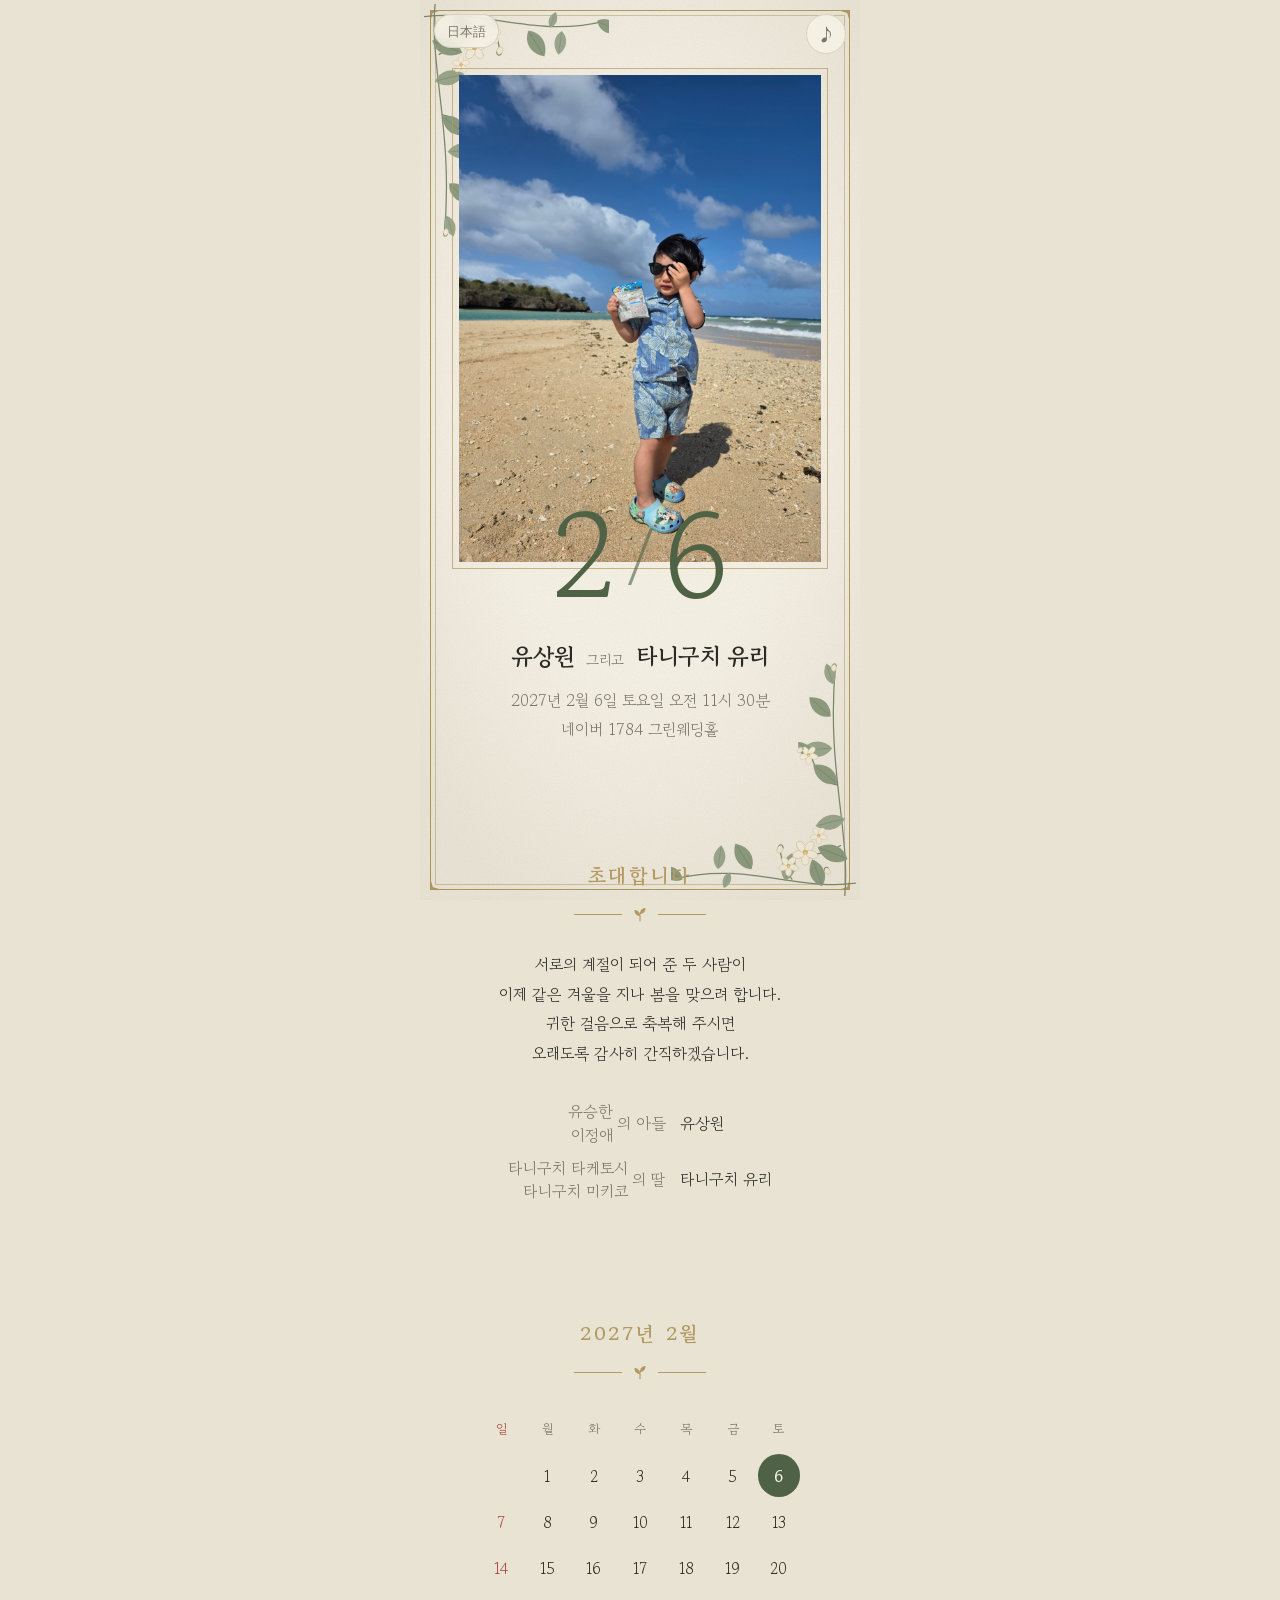
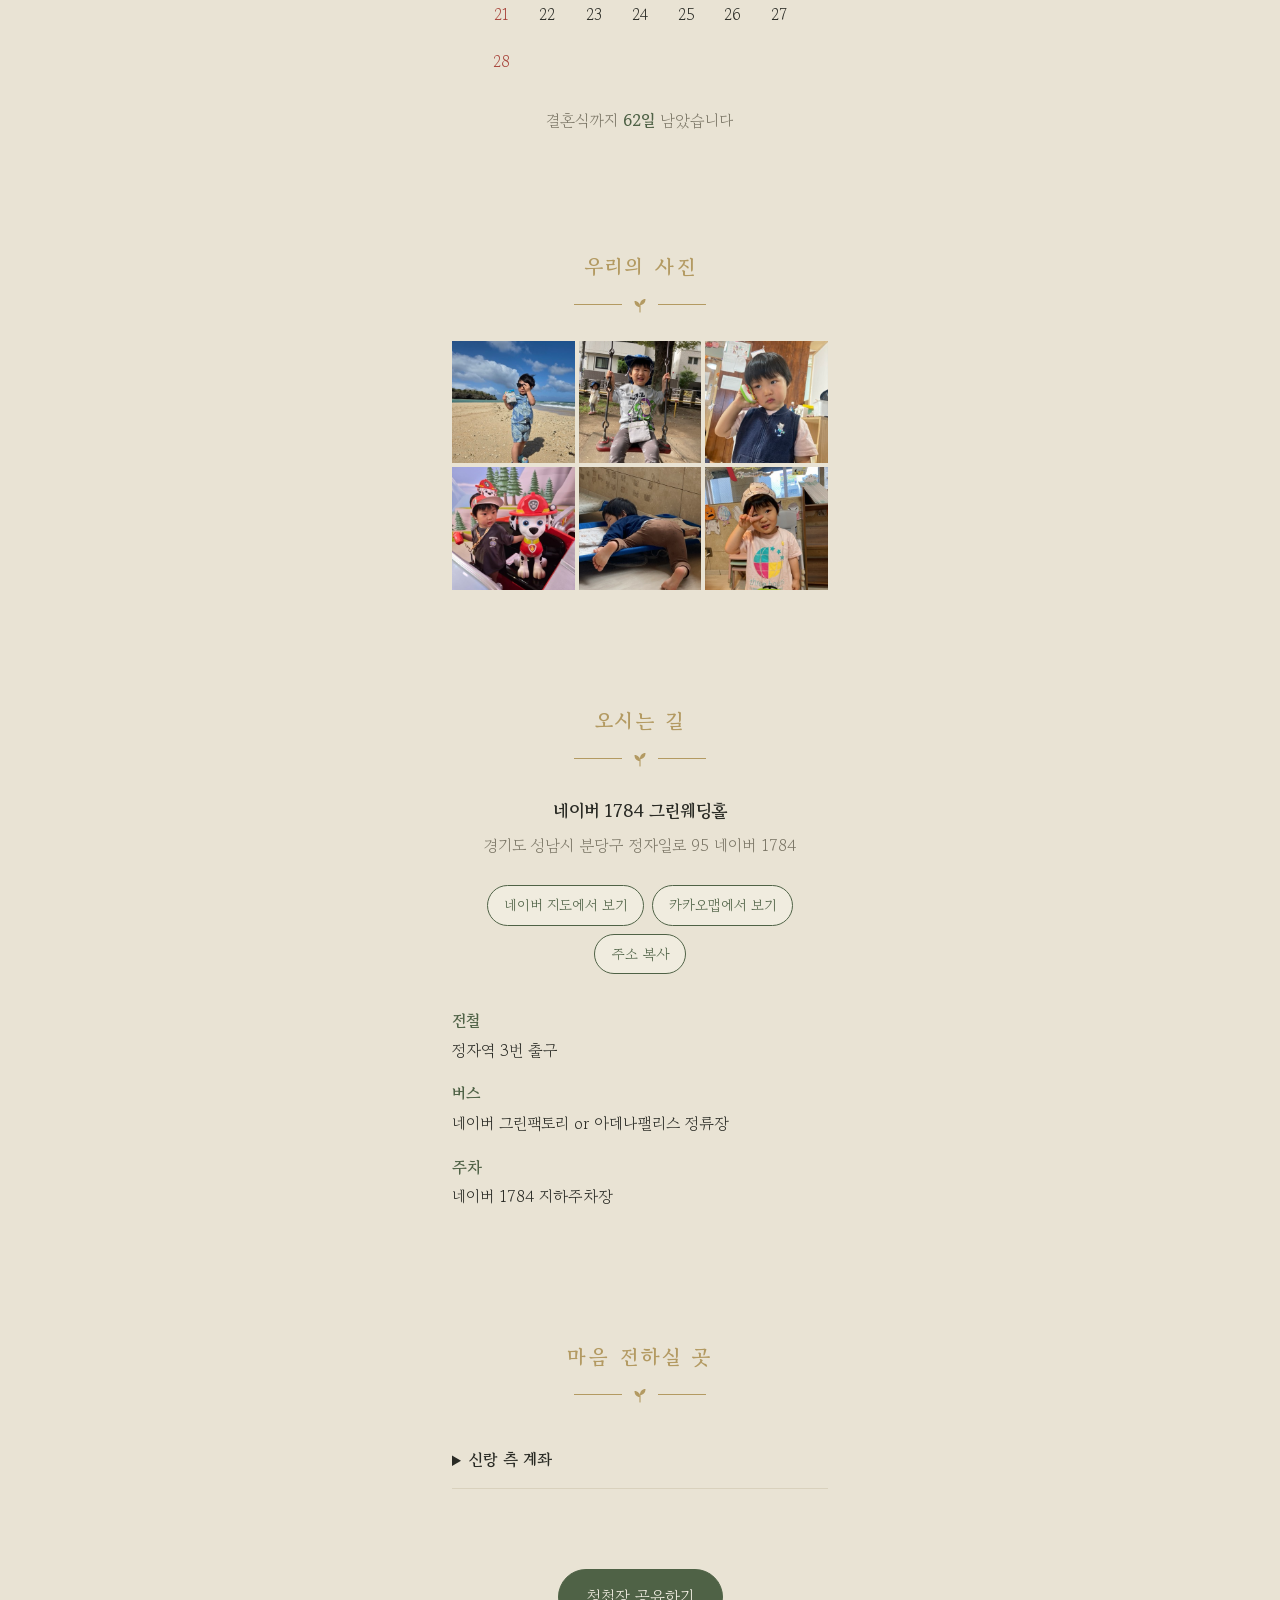
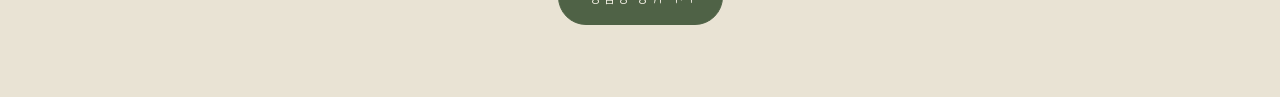
==== site/index.html @ 0885a6d9 "Add prev/next navigation to photo viewer with tap, swipe and arrow keys Co-Authored-By: Claude Fable" ====
<!doctype html>
<html lang="ko">
<head>
<meta charset="utf-8">
<meta name="viewport" content="width=device-width, initial-scale=1, viewport-fit=cover">
<title>유상원 그리고 타니구치 유리, 결혼합니다</title>
<meta name="description" content="2027년 2월 6일 토요일 오전 11시 30분, 네이버 1784 그린웨딩홀">
<!-- 카카오톡·문자 미리보기. __BASE_URL__ 은 배포 시 자동으로 바뀝니다 -->
<meta property="og:type" content="website">
<meta property="og:title" content="유상원 그리고 타니구치 유리, 결혼합니다">
<meta property="og:description" content="2027년 2월 6일 토요일 오전 11시 30분, 네이버 1784 그린웨딩홀">
<meta property="og:image" content="__BASE_URL__/images/01.jpg">
<meta property="og:url" content="__BASE_URL__/">
<link rel="preconnect" href="https://fonts.googleapis.com">
<link rel="preconnect" href="https://fonts.gstatic.com" crossorigin>
<link href="https://fonts.googleapis.com/css2?family=Gowun+Batang:wght@400;700&display=swap" rel="stylesheet">
<link rel="icon" href="data:,">
<!-- 디자인을 고치면 ?v= 숫자를 올려야 폰 캐시가 새 CSS 를 받음 -->
<link rel="stylesheet" href="style.css?v=4">
</head>
<body>
<div class="frame" aria-hidden="true"><div class="frame-line"></div><div class="sprig tl"></div><div class="sprig br"></div></div>
<main>
  <a class="lang" href="ja/" lang="ja" hreflang="ja">日本語</a>
  <button type="button" id="bgmBtn" class="bgm" hidden aria-pressed="false" aria-label="배경음악 켜기"><span>♪</span></button>
  <header class="hero">
    <div class="hero-photo"><img id="heroImg" alt="두 사람의 사진" fetchpriority="high" decoding="async"></div>
    <p class="hero-date" aria-hidden="true"><span id="heroMonth"></span><span class="slash">/</span><span id="heroDay"></span></p>
    <h1 class="hero-names"><span id="gName"></span><span class="and">그리고</span><span id="bName"></span></h1>
    <p class="hero-when" id="heroWhen"></p>
    <p class="hero-where" id="heroWhere"></p>
  </header>

  <section class="greeting">
    <h2>초대합니다</h2>
    <p id="greetingText"></p>
    <dl class="family" id="family"></dl>
  </section>

  <section class="calendar">
    <h2 id="calTitle"></h2>
    <div class="cal-grid" id="calGrid" role="grid"></div>
    <p class="dday" id="dday"></p>
  </section>

  <section class="gallery">
    <h2>우리의 사진</h2>
    <div class="gal-grid" id="galGrid"></div>
  </section>

  <section class="location">
    <h2>오시는 길</h2>
    <p class="venue-name" id="venueName"></p>
    <p class="venue-addr" id="venueAddr"></p>
    <div class="map-actions">
      <a id="naverLink" target="_blank" rel="noopener">네이버 지도에서 보기</a>
      <a id="kakaoLink" target="_blank" rel="noopener">카카오맵에서 보기</a>
      <button type="button" id="copyAddr">주소 복사</button>
    </div>
    <dl class="transit" id="transit"></dl>
  </section>

  <section class="gift">
    <h2>마음 전하실 곳</h2>
    <div id="accounts"></div>
  </section>

  <footer>
    <button type="button" id="share" class="share">청첩장 공유하기</button>
  </footer>
</main>

<dialog id="viewer" aria-label="사진 크게 보기">
  <img id="viewerImg" alt="">
  <div class="viewer-nav">
    <button type="button" id="viewerPrev" aria-label="이전 사진">&#8249;</button>
    <span id="viewerCount" aria-live="polite"></span>
    <button type="button" id="viewerNext" aria-label="다음 사진">&#8250;</button>
  </div>
  <button type="button" id="viewerClose">닫기</button>
</dialog>
<div class="toast" id="toast" role="status" aria-live="polite"></div>
<audio id="bgm" loop preload="auto"></audio>

<script src="config.js"></script>
<script src="app.js?v=4"></script>
</body>
</html>
---- site/style.css ----
:root {
  --pine: #4f6246;      /* 잎 그늘 */
  --gold: #b39a62;      /* 테두리·장식 */
  --frost: #e9e3d4;     /* 종이 바깥 */
  --mist: #d9d1bd;
  --ink: #2a2b25;
  --muted: #7b7666;
  --paper: #f6f2e7;     /* 종이 */
  --sun: #a8463c;       /* 일요일 */
  --corner: url("data:image/svg+xml,%3Csvg xmlns='http://www.w3.org/2000/svg' viewBox='0 0 18 18'%3E%3Cpath d='M9 1l2.4 8L9 17 6.6 9zM1 9l8-2.4L17 9l-8 2.4z' fill='%23b39a62'/%3E%3C/svg%3E");
  --sprout: url("data:image/svg+xml,%3Csvg xmlns='http://www.w3.org/2000/svg' viewBox='0 0 16 16'%3E%3Cpath d='M8 15V7' stroke='%23b39a62' stroke-width='1.1' stroke-linecap='round'/%3E%3Cpath d='M8 10C4.5 10 2.5 7.5 2.5 4c3.5 0 5.5 2.5 5.5 6zM8 8c0-3.5 2-6 5.5-6 0 3.5-2 6-5.5 6z' fill='%23b39a62'/%3E%3C/svg%3E");
  color-scheme: light;
}
@media (prefers-color-scheme: dark) {
  :root {
    --pine: #a9bb98; --gold: #9c885a; --frost: #121309; --mist: #3b3a2f;
    --ink: #e8e2d3; --muted: #a39d8b; --paper: #1b1c15; --sun: #e08a7a;
    --corner: url("data:image/svg+xml,%3Csvg xmlns='http://www.w3.org/2000/svg' viewBox='0 0 18 18'%3E%3Cpath d='M9 1l2.4 8L9 17 6.6 9zM1 9l8-2.4L17 9l-8 2.4z' fill='%239c885a'/%3E%3C/svg%3E");
    --sprout: url("data:image/svg+xml,%3Csvg xmlns='http://www.w3.org/2000/svg' viewBox='0 0 16 16'%3E%3Cpath d='M8 15V7' stroke='%239c885a' stroke-width='1.1' stroke-linecap='round'/%3E%3Cpath d='M8 10C4.5 10 2.5 7.5 2.5 4c3.5 0 5.5 2.5 5.5 6zM8 8c0-3.5 2-6 5.5-6 0 3.5-2 6-5.5 6z' fill='%239c885a'/%3E%3C/svg%3E");
    color-scheme: dark;
  }
}
* { box-sizing: border-box; }
html { -webkit-text-size-adjust: 100%; }
body {
  margin: 0; background: var(--frost); color: var(--ink);
  font-family: "Gowun Batang", "Nanum Myeongjo", "AppleMyungjo", serif;
  line-height: 1.85; font-size: 16px;
  padding: env(safe-area-inset-top, 0) 0 env(safe-area-inset-bottom, 0);
}
main { position: relative; z-index: 1; max-width: 440px; margin: 0 auto; min-height: 100vh; }
section { padding: 56px 32px; text-align: center; }
h2 {
  font-size: 1.25rem; font-weight: 700; color: var(--gold); margin: 0 0 28px; letter-spacing: .14em;
  display: flex; flex-direction: column; align-items: center; gap: 12px;
}
/* 청첩장 카드의 "─ ❧ ─" 구분선 */
h2::after {
  content: ""; width: 132px; height: 16px;
  background:
    linear-gradient(var(--gold), var(--gold)) left center / 48px 1px no-repeat,
    linear-gradient(var(--gold), var(--gold)) right center / 48px 1px no-repeat,
    var(--sprout) center / 16px no-repeat;
}

/* 종이 질감 + 금색 이중 테두리 + 모서리 꽃가지. 본문 뒤에 고정되어 카드처럼 보이게 함 */
.frame {
  position: fixed; z-index: 0; top: 0; bottom: 0; left: 50%; width: min(100vw, 440px);
  transform: translateX(-50%); background: var(--paper); pointer-events: none; overflow: hidden;
}
.frame::before {
  content: ""; position: absolute; inset: 0; opacity: .55;
  background: url("data:image/svg+xml,%3Csvg xmlns='http://www.w3.org/2000/svg' width='240' height='240'%3E%3Cfilter id='n'%3E%3CfeTurbulence type='fractalNoise' baseFrequency='.85' numOctaves='3' stitchTiles='stitch'/%3E%3CfeColorMatrix values='0 0 0 0 .42 0 0 0 0 .36 0 0 0 0 .24 0 0 0 .22 0'/%3E%3C/filter%3E%3Crect width='100%25' height='100%25' filter='url(%23n)'/%3E%3C/svg%3E");
}
.frame::after {
  content: ""; position: absolute; inset: 0;
  background: radial-gradient(ellipse 70% 60% at 50% 45%, transparent 50%, rgba(110, 90, 50, .09));
}
.frame-line {
  position: absolute; left: 10px; right: 10px;
  top: calc(10px + env(safe-area-inset-top, 0)); bottom: calc(10px + env(safe-area-inset-bottom, 0));
  border: 1px solid var(--gold);
  background:
    var(--corner) -9px -9px / 18px no-repeat, var(--corner) calc(100% + 9px) -9px / 18px no-repeat,
    var(--corner) -9px calc(100% + 9px) / 18px no-repeat, var(--corner) calc(100% + 9px) calc(100% + 9px) / 18px no-repeat;
}
.frame-line::before {
  content: ""; position: absolute; inset: 4px;
  border: 1px solid color-mix(in srgb, var(--gold) 50%, transparent);
}
.sprig {
  position: absolute; width: 42%; aspect-ratio: 220 / 300;
  background: url("images/deco/sprig.svg") center / contain no-repeat;
}
.sprig.tl { top: calc(4px + env(safe-area-inset-top, 0)); left: 4px; }
.sprig.br { bottom: calc(4px + env(safe-area-inset-bottom, 0)); right: 4px; transform: rotate(180deg); }
@media (prefers-color-scheme: dark) {
  .frame::before { opacity: .35; }
  .frame::after { background: radial-gradient(ellipse 70% 60% at 50% 45%, transparent 50%, rgba(0, 0, 0, .35)); }
  .sprig { opacity: .6; filter: brightness(.85) saturate(.8); }
}
img { max-width: 100%; display: block; }
:focus-visible { outline: 2px solid var(--pine); outline-offset: 3px; }

/* 대표 화면: 사진 위에 큰 날짜가 걸쳐 있는 구성 */
.hero { position: relative; text-align: center; padding: calc(68px + env(safe-area-inset-top, 0)) 32px 56px; }
/* 사진을 종이에 붙인 액자처럼: 금색 선 안에 여백을 두고 사진 */
.hero-photo { aspect-ratio: 3 / 4; padding: 6px; border: 1px solid color-mix(in srgb, var(--gold) 70%, transparent); overflow: hidden; }
.hero-photo img { width: 100%; height: 100%; object-fit: cover; background: var(--mist); }
.hero-date {
  margin: -0.62em 0 0; font-size: 7.5rem; line-height: 1; color: var(--pine);
  font-weight: 400; position: relative; animation: settle 1.4s ease-out both;
}
.hero-date .slash { font-size: .55em; vertical-align: .35em; margin: 0 .12em; opacity: .6; }
.hero-names { font-size: clamp(1.1rem, 5.4vw, 1.45rem); font-weight: 700; margin: 20px 0 8px; display: flex; justify-content: center; align-items: baseline; gap: .5em; white-space: nowrap; }
.hero-names .and { font-size: .9rem; font-weight: 400; color: var(--muted); }
.hero-when, .hero-where { margin: 0; color: var(--muted); word-break: keep-all; }
@keyframes settle { from { opacity: 0; transform: translateY(12px); } }

.greeting p { white-space: pre-line; margin: 0 0 32px; }
.family { display: grid; grid-template-columns: auto auto; justify-content: center; align-items: center; gap: 10px 14px; margin: 0; }
.family dt { color: var(--muted); display: flex; align-items: center; justify-content: flex-end; gap: .2em; }
.family .parents { display: flex; flex-direction: column; text-align: right; line-height: 1.45; }
.family dd { margin: 0; text-align: left; }

.cal-grid { display: grid; grid-template-columns: repeat(7, 1fr); gap: 4px; max-width: 320px; margin: 0 auto; font-size: .95rem; }
.cal-grid .dow { color: var(--muted); font-size: .8rem; }
.cal-grid .sun { color: var(--sun); }
.cal-grid span { aspect-ratio: 1; display: grid; place-items: center; }
.cal-grid .the-day { background: var(--pine); color: var(--paper); border-radius: 50%; font-weight: 700; }
.dday { margin: 24px 0 0; color: var(--muted); }
.dday strong { color: var(--pine); }

.gal-grid { display: grid; grid-template-columns: repeat(3, 1fr); gap: 4px; }
.gal-grid button { padding: 0; border: 0; border-radius: 0; background: var(--mist); aspect-ratio: 1; cursor: zoom-in; overflow: hidden; }
.gal-grid img { width: 100%; height: 100%; object-fit: cover; }
dialog { border: 0; padding: 0; background: transparent; max-width: 100vw; max-height: 100vh; }
dialog::backdrop { background: rgba(10, 16, 13, .92); }
dialog img { max-height: 80vh; margin: 0 auto; cursor: pointer; user-select: none; -webkit-user-select: none; touch-action: pan-y; }
dialog button { display: block; margin: 16px auto 0; }
.viewer-nav { display: flex; align-items: center; justify-content: center; gap: 20px; margin-top: 14px; color: var(--mist); font-size: .9rem; }
.viewer-nav button { margin: 0; width: 40px; height: 40px; padding: 0; font-size: 1.5rem; line-height: 1; color: var(--mist); border-color: var(--mist); background: transparent; }
.viewer-nav span { min-width: 3.5em; text-align: center; font-variant-numeric: tabular-nums; }

.venue-name { font-size: 1.1rem; font-weight: 700; margin: 0; word-break: keep-all; }
.venue-addr { margin: 4px 0 24px; color: var(--muted); }
.map-actions { display: flex; flex-wrap: wrap; justify-content: center; gap: 8px; }
.map-actions a, button {
  font: inherit; font-size: .9rem; color: var(--pine); background: color-mix(in srgb, var(--paper) 60%, transparent);
  border: 1px solid var(--pine); border-radius: 999px; padding: 6px 16px; text-decoration: none; cursor: pointer;
}
.transit { text-align: left; margin: 32px 0 0; }
.transit dt { font-weight: 700; color: var(--pine); }
.transit dd { margin: 0 0 14px; }

.gift details { border-bottom: 1px solid var(--mist); text-align: left; }
.gift summary { padding: 14px 0; cursor: pointer; font-weight: 700; }
.gift ul { list-style: none; padding: 0 0 12px; margin: 0; }
.gift li { display: flex; justify-content: space-between; align-items: center; gap: 12px; padding: 8px 0; }
.gift li small { color: var(--muted); display: block; }

footer { padding: 24px 32px 72px; text-align: center; }
.share { background: var(--pine); color: var(--paper); padding: 12px 28px; font-size: 1rem; }

.lang {
  position: fixed; z-index: 2; top: calc(14px + env(safe-area-inset-top, 0));
  left: max(14px, calc((100vw - 440px) / 2 + 14px));
  font-size: .8rem; padding: 4px 12px; color: var(--muted); text-decoration: none;
  border: 1px solid var(--mist); border-radius: 999px;
  background: color-mix(in srgb, var(--paper) 85%, transparent); backdrop-filter: blur(6px);
}
html[lang="ja"] body { font-family: "Gowun Batang", "Shippori Mincho", "Hiragino Mincho ProN", "Yu Mincho", serif; }
/* 일본어 이름은 글자 수가 많아 한 단계 더 작게 */
html[lang="ja"] .hero-names { font-size: clamp(1rem, 4.8vw, 1.3rem); gap: .4em; }

.bgm {
  position: fixed; z-index: 2; top: calc(14px + env(safe-area-inset-top, 0));
  right: max(14px, calc((100vw - 440px) / 2 + 14px));
  width: 40px; height: 40px; padding: 0; border-radius: 50%; font-size: 1.15rem; line-height: 1;
  background: color-mix(in srgb, var(--paper) 85%, transparent); color: var(--muted); border-color: var(--mist);
  backdrop-filter: blur(6px);
}
.bgm span { display: block; }
.bgm.on { color: var(--pine); border-color: var(--pine); }
.bgm.on span { animation: sway 2.4s ease-in-out infinite; }
@keyframes sway { 0%, 100% { transform: rotate(-8deg); } 50% { transform: rotate(8deg); } }

.toast {
  position: fixed; left: 50%; bottom: calc(24px + env(safe-area-inset-bottom, 0)); transform: translateX(-50%);
  background: var(--ink); color: var(--paper); padding: 8px 18px; border-radius: 999px; font-size: .9rem;
  opacity: 0; pointer-events: none; transition: opacity .2s;
}
.toast.show { opacity: 1; }
@media (prefers-reduced-motion: reduce) { .hero-date { animation: none; } .bgm.on span { animation: none; } .toast { transition: none; } }
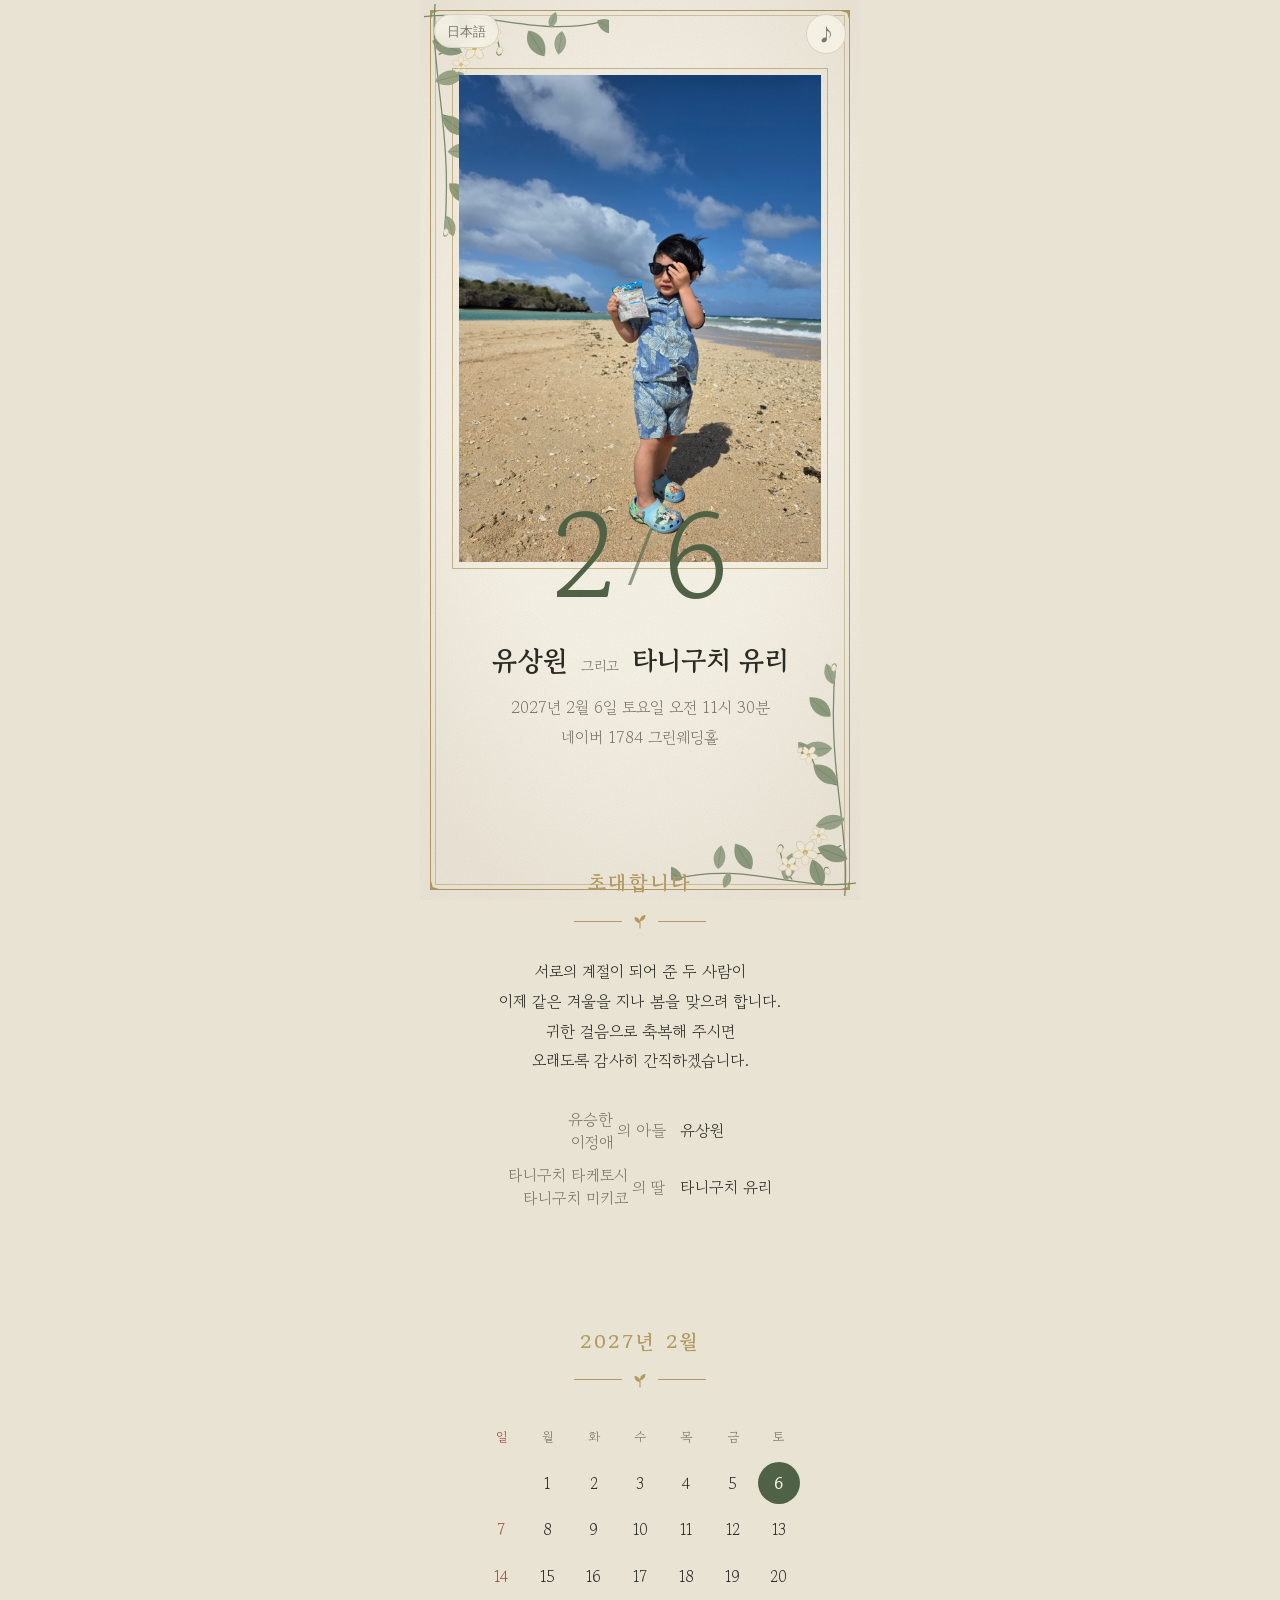
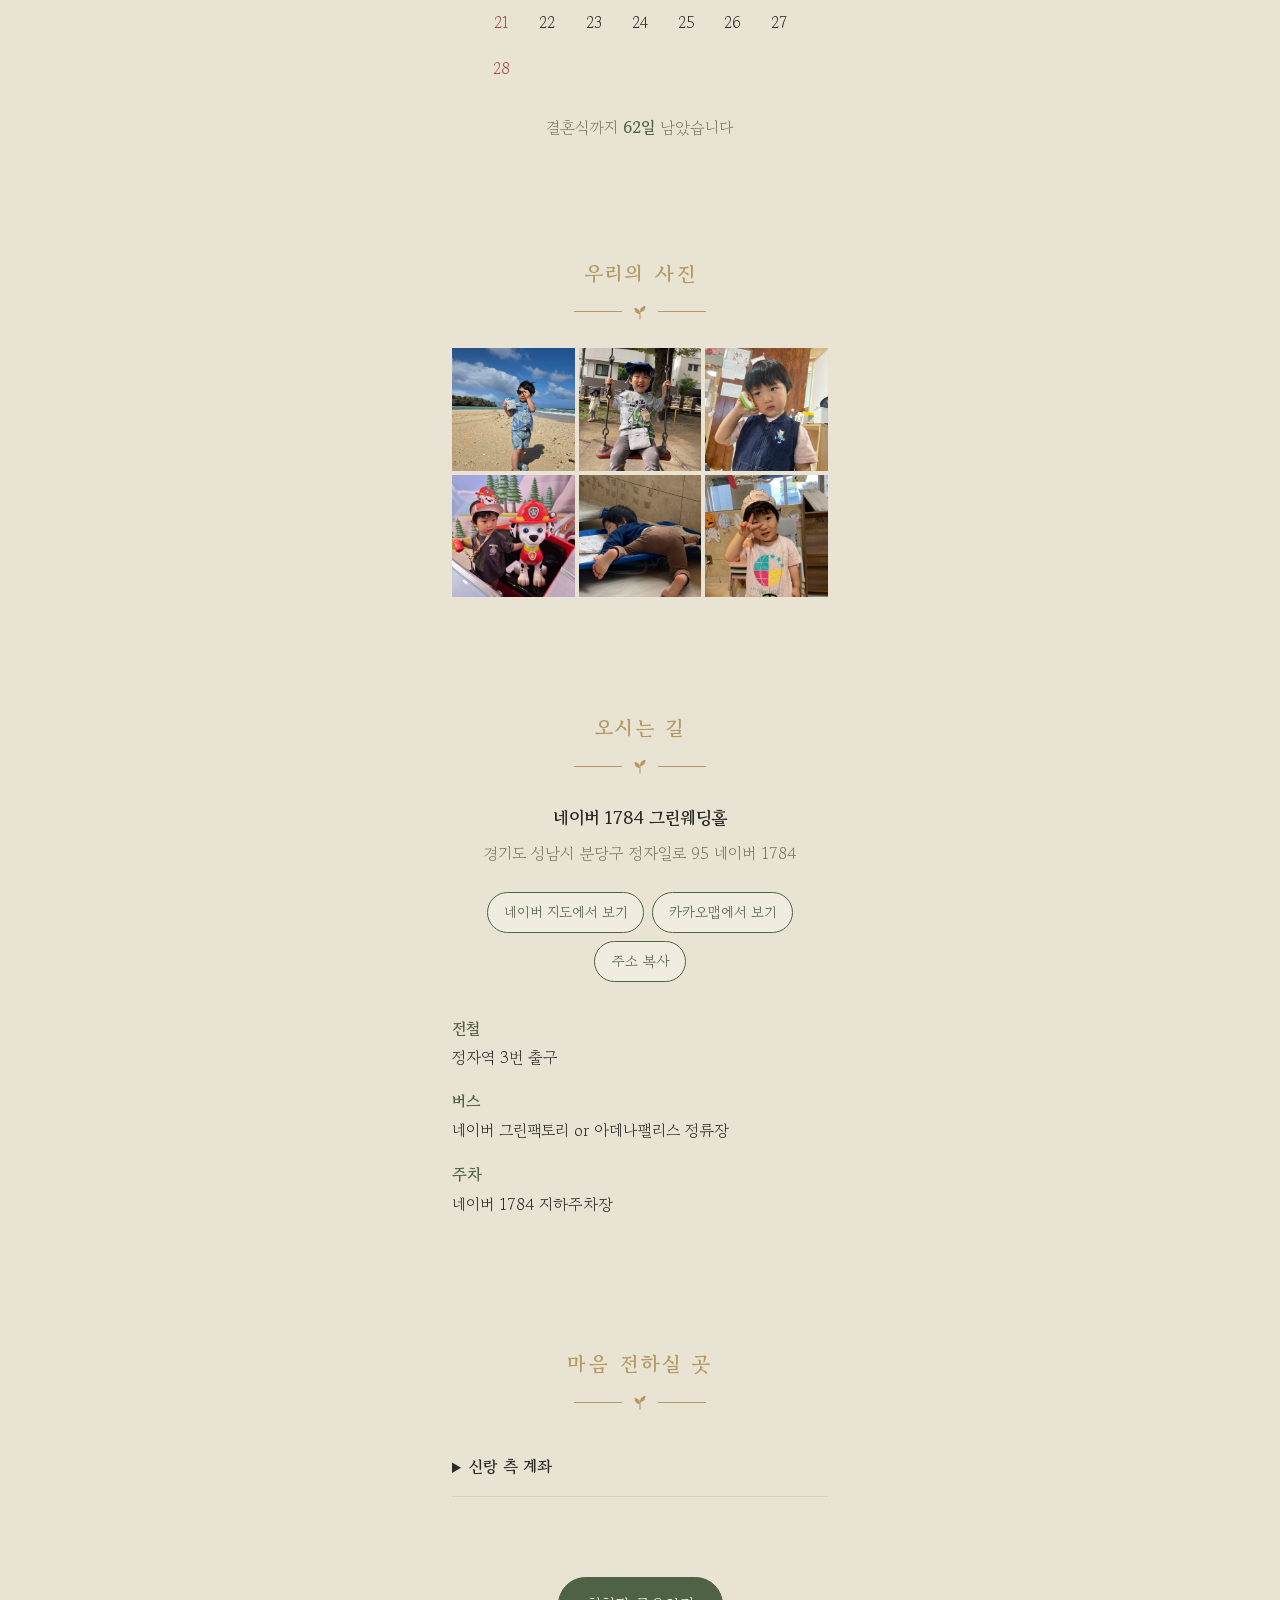
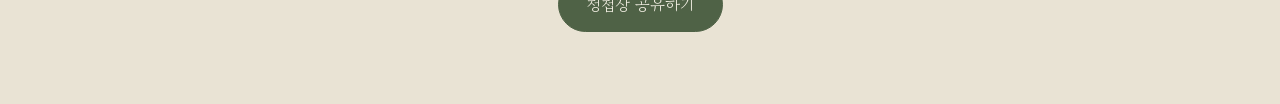
==== commit 79ce9c0d: "Enlarge hero names while keeping them on one line Co-Authored-By: Claude Fable 5.1 <noreply@anthropi" ====
--- a/site/index.html
+++ b/site/index.html
@@ -16,7 +16,7 @@
 <link href="https://fonts.googleapis.com/css2?family=Gowun+Batang:wght@400;700&display=swap" rel="stylesheet">
 <link rel="icon" href="data:,">
 <!-- 디자인을 고치면 ?v= 숫자를 올려야 폰 캐시가 새 CSS 를 받음 -->
-<link rel="stylesheet" href="style.css?v=4">
+<link rel="stylesheet" href="style.css?v=5">
 </head>
 <body>
 <div class="frame" aria-hidden="true"><div class="frame-line"></div><div class="sprig tl"></div><div class="sprig br"></div></div>
--- a/site/style.css
+++ b/site/style.css
@@ -92,7 +92,7 @@
   font-weight: 400; position: relative; animation: settle 1.4s ease-out both;
 }
 .hero-date .slash { font-size: .55em; vertical-align: .35em; margin: 0 .12em; opacity: .6; }
-.hero-names { font-size: clamp(1.1rem, 5.4vw, 1.45rem); font-weight: 700; margin: 20px 0 8px; display: flex; justify-content: center; align-items: baseline; gap: .5em; white-space: nowrap; }
+.hero-names { font-size: clamp(1.25rem, 6.6vw, 1.7rem); font-weight: 700; margin: 20px 0 8px; display: flex; justify-content: center; align-items: baseline; gap: .5em; white-space: nowrap; }
 .hero-names .and { font-size: .9rem; font-weight: 400; color: var(--muted); }
 .hero-when, .hero-where { margin: 0; color: var(--muted); word-break: keep-all; }
 @keyframes settle { from { opacity: 0; transform: translateY(12px); } }
@@ -151,7 +151,7 @@
 }
 html[lang="ja"] body { font-family: "Gowun Batang", "Shippori Mincho", "Hiragino Mincho ProN", "Yu Mincho", serif; }
 /* 일본어 이름은 글자 수가 많아 한 단계 더 작게 */
-html[lang="ja"] .hero-names { font-size: clamp(1rem, 4.8vw, 1.3rem); gap: .4em; }
+html[lang="ja"] .hero-names { font-size: clamp(1.15rem, 5.8vw, 1.5rem); gap: .4em; }
 
 .bgm {
   position: fixed; z-index: 2; top: calc(14px + env(safe-area-inset-top, 0));
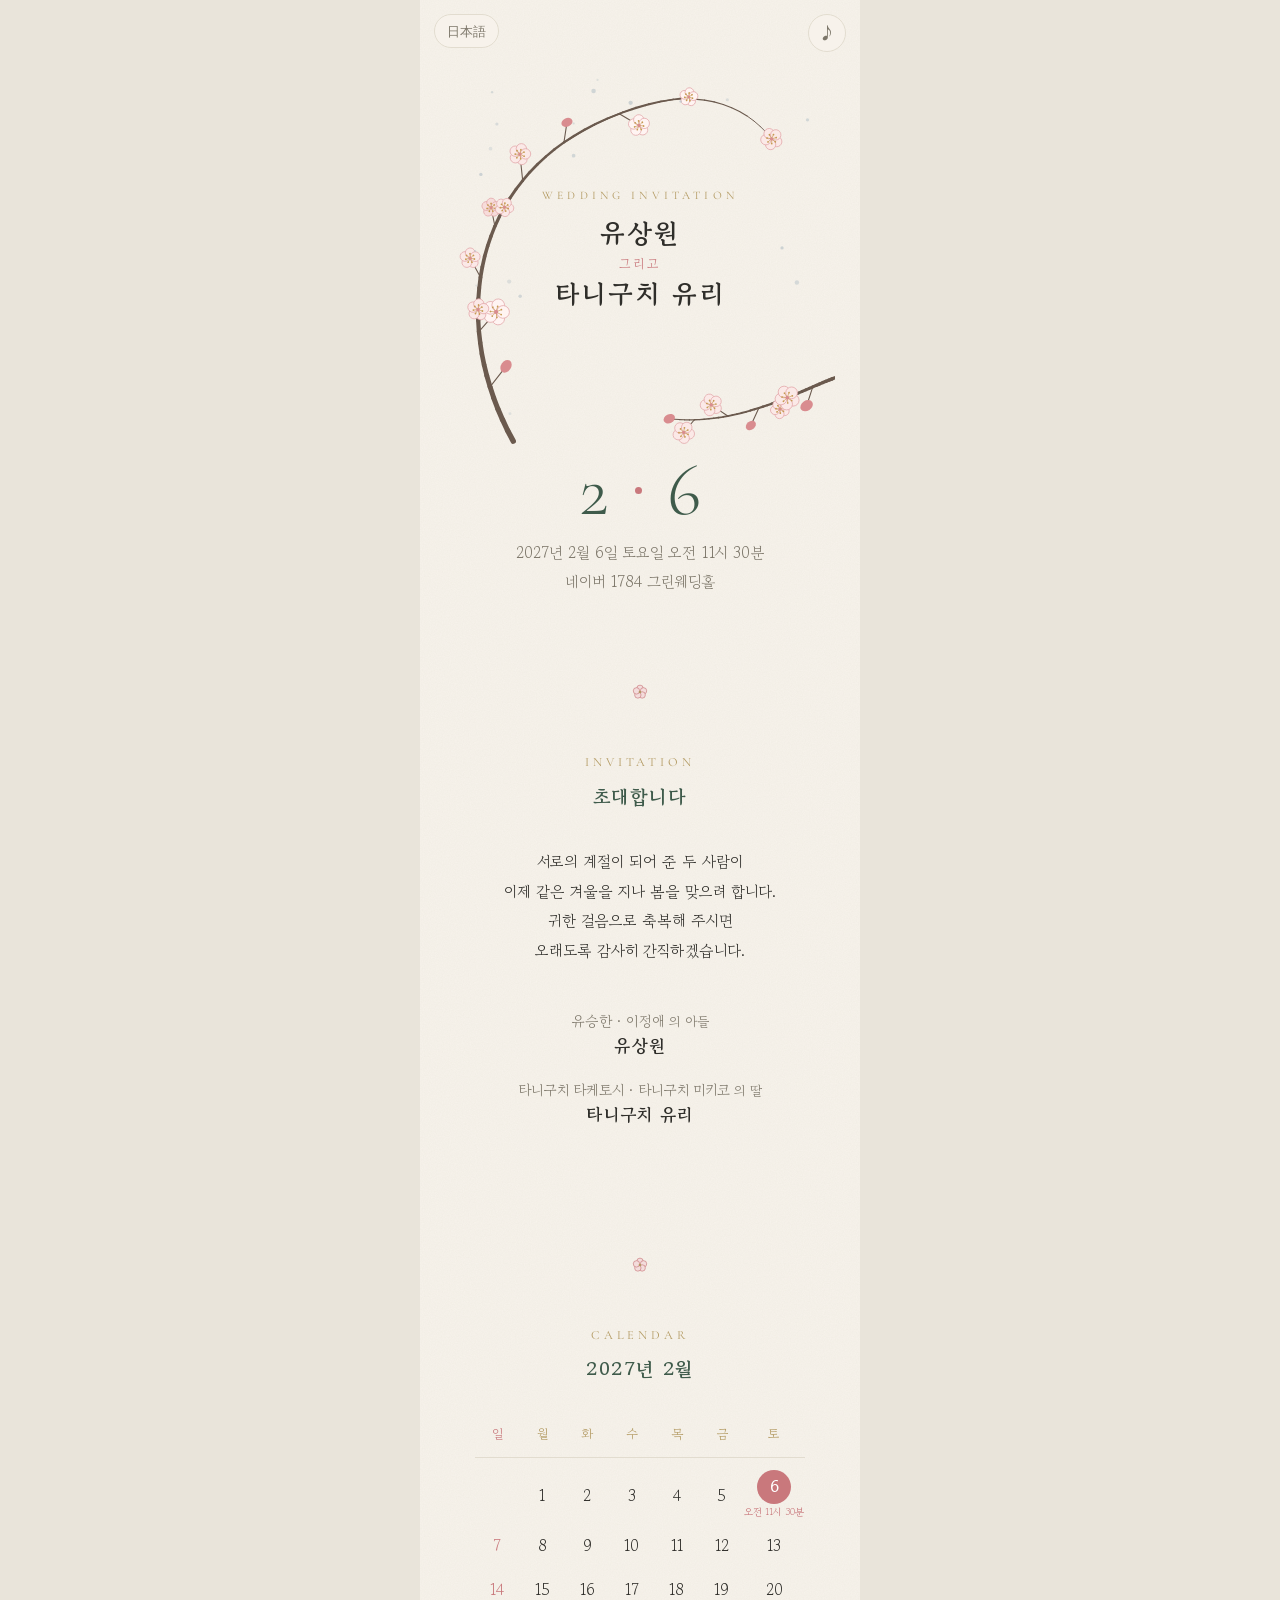
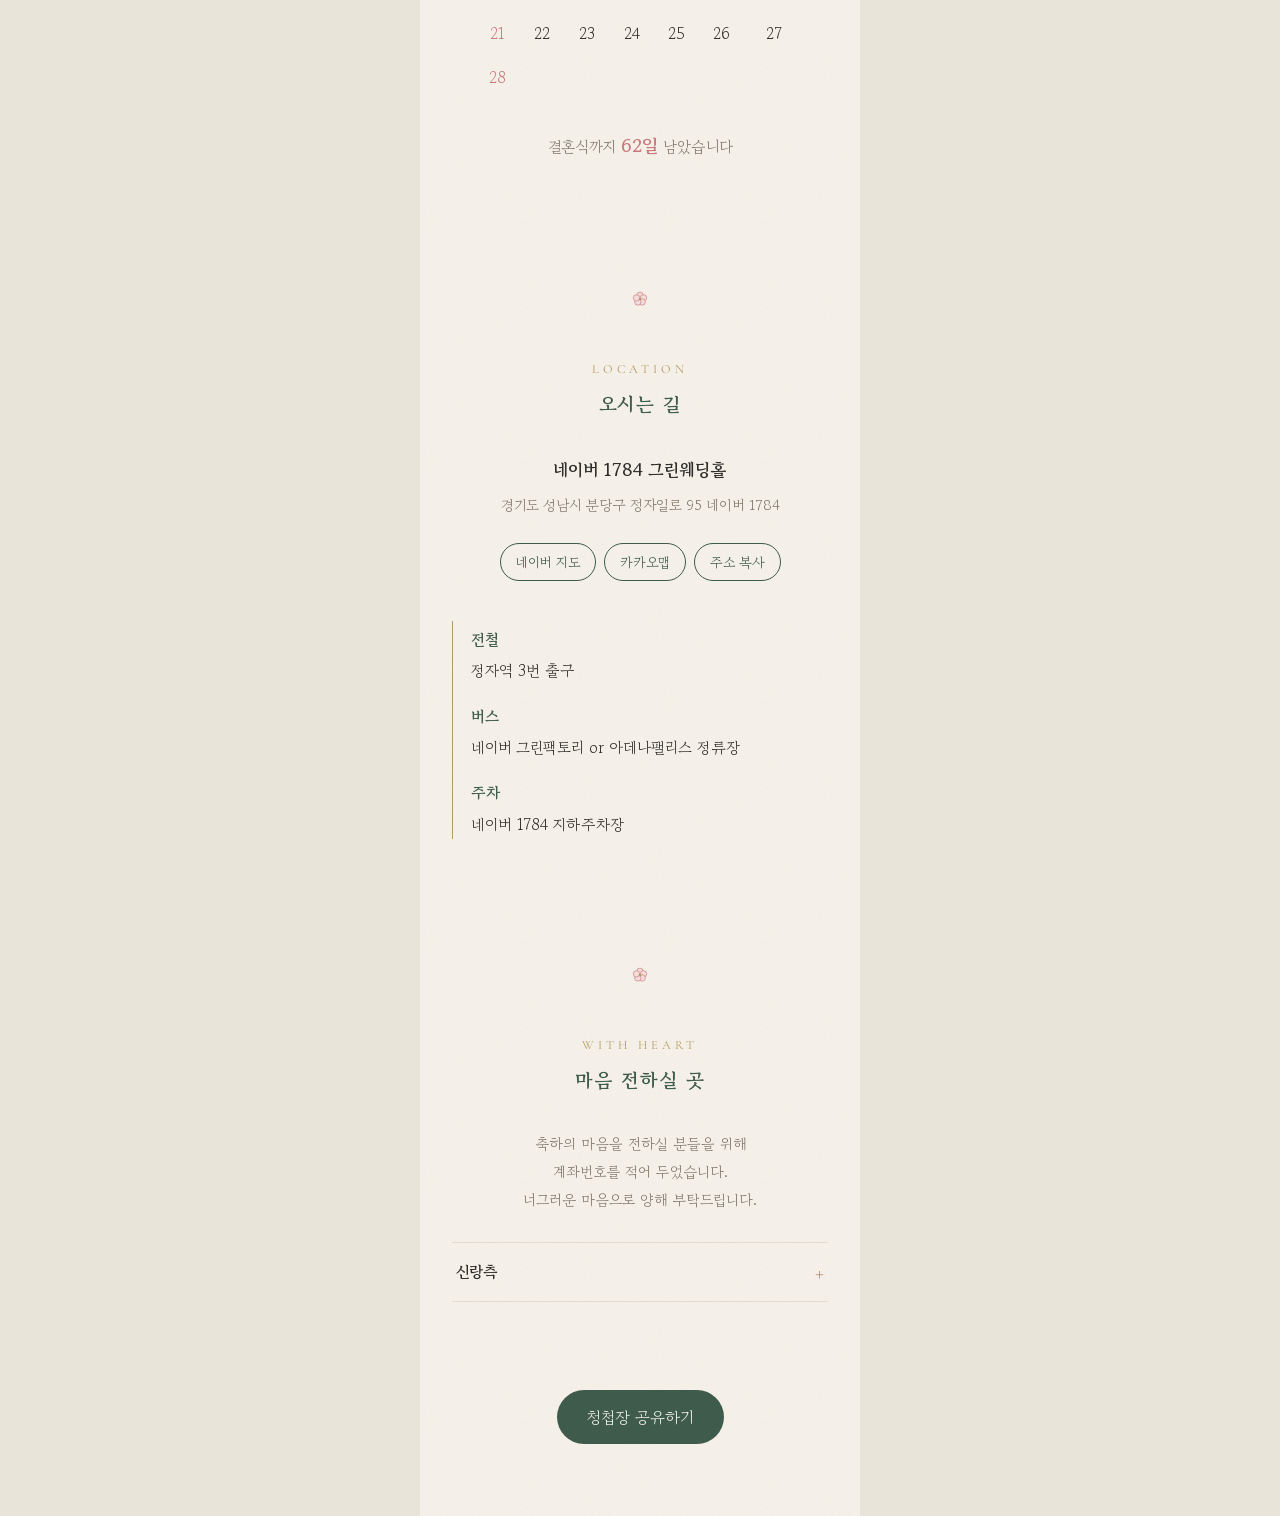
==== commit 6ad0d183: "Replace photos with plum blossom branch art and restore serif, gold accents and big hero date Co-Aut" ====
--- a/site/index.html
+++ b/site/index.html
@@ -9,59 +9,56 @@
 <meta property="og:type" content="website">
 <meta property="og:title" content="유상원 그리고 타니구치 유리, 결혼합니다">
 <meta property="og:description" content="2027년 2월 6일 토요일 오전 11시 30분, 네이버 1784 그린웨딩홀">
-<meta property="og:image" content="__BASE_URL__/images/01.jpg">
+<meta property="og:image" content="__BASE_URL__/images/og.png">
 <meta property="og:url" content="__BASE_URL__/">
 <link rel="preconnect" href="https://fonts.googleapis.com">
 <link rel="preconnect" href="https://fonts.gstatic.com" crossorigin>
-<link href="https://fonts.googleapis.com/css2?family=Gowun+Batang:wght@400;700&display=swap" rel="stylesheet">
+<link href="https://fonts.googleapis.com/css2?family=Gowun+Batang:wght@400;700&family=Cormorant+Garamond:wght@300;400&display=swap" rel="stylesheet">
 <link rel="icon" href="data:,">
 <!-- 디자인을 고치면 ?v= 숫자를 올려야 폰 캐시가 새 CSS 를 받음 -->
-<link rel="stylesheet" href="style.css?v=5">
+<link rel="stylesheet" href="style.css?v=7">
 </head>
 <body>
-<div class="frame" aria-hidden="true"><div class="frame-line"></div><div class="sprig tl"></div><div class="sprig br"></div></div>
 <main>
   <a class="lang" href="ja/" lang="ja" hreflang="ja">日本語</a>
   <button type="button" id="bgmBtn" class="bgm" hidden aria-pressed="false" aria-label="배경음악 켜기"><span>♪</span></button>
   <header class="hero">
-    <div class="hero-photo"><img id="heroImg" alt="두 사람의 사진" fetchpriority="high" decoding="async"></div>
-    <p class="hero-date" aria-hidden="true"><span id="heroMonth"></span><span class="slash">/</span><span id="heroDay"></span></p>
-    <h1 class="hero-names"><span id="gName"></span><span class="and">그리고</span><span id="bName"></span></h1>
+    <div class="hero-art">
+      <p class="eyebrow">WEDDING INVITATION</p>
+      <h1 class="hero-names"><span id="gName"></span><span class="and">그리고</span><span id="bName"></span></h1>
+    </div>
+    <p class="hero-date" aria-hidden="true"><span id="heroMonth"></span><span class="dot"></span><span id="heroDay"></span></p>
     <p class="hero-when" id="heroWhen"></p>
     <p class="hero-where" id="heroWhere"></p>
   </header>
 
   <section class="greeting">
-    <h2>초대합니다</h2>
+    <h2><small>INVITATION</small>초대합니다</h2>
     <p id="greetingText"></p>
-    <dl class="family" id="family"></dl>
+    <ul class="family" id="family"></ul>
   </section>
 
   <section class="calendar">
-    <h2 id="calTitle"></h2>
+    <h2><small>CALENDAR</small><span id="calTitle"></span></h2>
     <div class="cal-grid" id="calGrid" role="grid"></div>
     <p class="dday" id="dday"></p>
   </section>
 
-  <section class="gallery">
-    <h2>우리의 사진</h2>
-    <div class="gal-grid" id="galGrid"></div>
-  </section>
-
   <section class="location">
-    <h2>오시는 길</h2>
+    <h2><small>LOCATION</small>오시는 길</h2>
     <p class="venue-name" id="venueName"></p>
     <p class="venue-addr" id="venueAddr"></p>
     <div class="map-actions">
-      <a id="naverLink" target="_blank" rel="noopener">네이버 지도에서 보기</a>
-      <a id="kakaoLink" target="_blank" rel="noopener">카카오맵에서 보기</a>
+      <a id="naverLink" target="_blank" rel="noopener">네이버 지도</a>
+      <a id="kakaoLink" target="_blank" rel="noopener">카카오맵</a>
       <button type="button" id="copyAddr">주소 복사</button>
     </div>
     <dl class="transit" id="transit"></dl>
   </section>
 
   <section class="gift">
-    <h2>마음 전하실 곳</h2>
+    <h2><small>WITH HEART</small>마음 전하실 곳</h2>
+    <p class="gift-note">축하의 마음을 전하실 분들을 위해<br>계좌번호를 적어 두었습니다.<br>너그러운 마음으로 양해 부탁드립니다.</p>
     <div id="accounts"></div>
   </section>
 
@@ -70,19 +67,10 @@
   </footer>
 </main>
 
-<dialog id="viewer" aria-label="사진 크게 보기">
-  <img id="viewerImg" alt="">
-  <div class="viewer-nav">
-    <button type="button" id="viewerPrev" aria-label="이전 사진">&#8249;</button>
-    <span id="viewerCount" aria-live="polite"></span>
-    <button type="button" id="viewerNext" aria-label="다음 사진">&#8250;</button>
-  </div>
-  <button type="button" id="viewerClose">닫기</button>
-</dialog>
 <div class="toast" id="toast" role="status" aria-live="polite"></div>
 <audio id="bgm" loop preload="auto"></audio>
 
 <script src="config.js"></script>
-<script src="app.js?v=4"></script>
+<script src="app.js?v=7"></script>
 </body>
 </html>
--- a/site/style.css
+++ b/site/style.css
@@ -1,169 +1,142 @@
 :root {
-  --pine: #4f6246;      /* 잎 그늘 */
-  --gold: #b39a62;      /* 테두리·장식 */
-  --frost: #e9e3d4;     /* 종이 바깥 */
-  --mist: #d9d1bd;
-  --ink: #2a2b25;
-  --muted: #7b7666;
-  --paper: #f6f2e7;     /* 종이 */
-  --sun: #a8463c;       /* 일요일 */
-  --corner: url("data:image/svg+xml,%3Csvg xmlns='http://www.w3.org/2000/svg' viewBox='0 0 18 18'%3E%3Cpath d='M9 1l2.4 8L9 17 6.6 9zM1 9l8-2.4L17 9l-8 2.4z' fill='%23b39a62'/%3E%3C/svg%3E");
-  --sprout: url("data:image/svg+xml,%3Csvg xmlns='http://www.w3.org/2000/svg' viewBox='0 0 16 16'%3E%3Cpath d='M8 15V7' stroke='%23b39a62' stroke-width='1.1' stroke-linecap='round'/%3E%3Cpath d='M8 10C4.5 10 2.5 7.5 2.5 4c3.5 0 5.5 2.5 5.5 6zM8 8c0-3.5 2-6 5.5-6 0 3.5-2 6-5.5 6z' fill='%23b39a62'/%3E%3C/svg%3E");
-  color-scheme: light;
-}
-@media (prefers-color-scheme: dark) {
-  :root {
-    --pine: #a9bb98; --gold: #9c885a; --frost: #121309; --mist: #3b3a2f;
-    --ink: #e8e2d3; --muted: #a39d8b; --paper: #1b1c15; --sun: #e08a7a;
-    --corner: url("data:image/svg+xml,%3Csvg xmlns='http://www.w3.org/2000/svg' viewBox='0 0 18 18'%3E%3Cpath d='M9 1l2.4 8L9 17 6.6 9zM1 9l8-2.4L17 9l-8 2.4z' fill='%239c885a'/%3E%3C/svg%3E");
-    --sprout: url("data:image/svg+xml,%3Csvg xmlns='http://www.w3.org/2000/svg' viewBox='0 0 16 16'%3E%3Cpath d='M8 15V7' stroke='%239c885a' stroke-width='1.1' stroke-linecap='round'/%3E%3Cpath d='M8 10C4.5 10 2.5 7.5 2.5 4c3.5 0 5.5 2.5 5.5 6zM8 8c0-3.5 2-6 5.5-6 0 3.5-2 6-5.5 6z' fill='%239c885a'/%3E%3C/svg%3E");
-    color-scheme: dark;
-  }
+  --paper: #f7f3ec;
+  --ink: #2f2e2a;
+  --muted: #7d776a;
+  --line: #e2dccf;
+  --pine: #3f5b4b;
+  --gold: #b39a62;
+  --plum: #c9787c;
+  --blossom: url("data:image/svg+xml,%3Csvg xmlns='http://www.w3.org/2000/svg' viewBox='-10 -10 20 20'%3E%3Cg fill='%23f3dcdb' stroke='%23c9787c' stroke-width='.8'%3E%3Ccircle cx='0' cy='-4.6' r='4'/%3E%3Ccircle cx='4.4' cy='-1.4' r='4'/%3E%3Ccircle cx='2.7' cy='3.7' r='4'/%3E%3Ccircle cx='-2.7' cy='3.7' r='4'/%3E%3Ccircle cx='-4.4' cy='-1.4' r='4'/%3E%3C/g%3E%3Ccircle r='1.6' fill='%23b39a62'/%3E%3C/svg%3E");
+  /* 매화 그림 색이 폰 다크 모드에서 뒤집히지 않도록 밝은 톤 하나로 고정 */
+  color-scheme: light only;
 }
 * { box-sizing: border-box; }
 html { -webkit-text-size-adjust: 100%; }
 body {
-  margin: 0; background: var(--frost); color: var(--ink);
-  font-family: "Gowun Batang", "Nanum Myeongjo", "AppleMyungjo", serif;
-  line-height: 1.85; font-size: 16px;
-  padding: env(safe-area-inset-top, 0) 0 env(safe-area-inset-bottom, 0);
+  margin: 0; background: #e9e4da; color: var(--ink);
+  font-family: "Gowun Batang", "AppleMyungjo", serif;
+  line-height: 1.9; font-size: 15.5px; word-break: keep-all;
 }
-main { position: relative; z-index: 1; max-width: 440px; margin: 0 auto; min-height: 100vh; }
-section { padding: 56px 32px; text-align: center; }
-h2 {
-  font-size: 1.25rem; font-weight: 700; color: var(--gold); margin: 0 0 28px; letter-spacing: .14em;
-  display: flex; flex-direction: column; align-items: center; gap: 12px;
+main {
+  position: relative; max-width: 440px; margin: 0 auto; min-height: 100vh; background: var(--paper);
+  padding-bottom: env(safe-area-inset-bottom, 0);
 }
-/* 청첩장 카드의 "─ ❧ ─" 구분선 */
-h2::after {
-  content: ""; width: 132px; height: 16px;
-  background:
-    linear-gradient(var(--gold), var(--gold)) left center / 48px 1px no-repeat,
-    linear-gradient(var(--gold), var(--gold)) right center / 48px 1px no-repeat,
-    var(--sprout) center / 16px no-repeat;
+main::before {
+  content: ""; position: absolute; inset: 0; opacity: .5; pointer-events: none;
+  background: url("data:image/svg+xml,%3Csvg xmlns='http://www.w3.org/2000/svg' width='240' height='240'%3E%3Cfilter id='n'%3E%3CfeTurbulence type='fractalNoise' baseFrequency='.85' numOctaves='3' stitchTiles='stitch'/%3E%3CfeColorMatrix values='0 0 0 0 .42 0 0 0 0 .36 0 0 0 0 .24 0 0 0 .16 0'/%3E%3C/filter%3E%3Crect width='100%25' height='100%25' filter='url(%23n)'/%3E%3C/svg%3E");
+}
+main > * { position: relative; }
+section { padding: 64px 32px; text-align: center; }
+section::before {
+  content: ""; display: block; width: 16px; height: 16px; margin: 0 auto 56px;
+  background: var(--blossom) center / contain no-repeat;
+}
+h2 { font-size: 1.2rem; font-weight: 700; color: var(--pine); margin: 0 0 32px; letter-spacing: .08em; }
+h2 small {
+  display: block; font: 400 .78rem/1 "Cormorant Garamond", serif; letter-spacing: .32em;
+  color: var(--gold); margin-bottom: 10px;
+}
+:focus-visible { outline: 2px solid var(--pine); outline-offset: 3px; }
+
+.hero { text-align: center; padding: calc(56px + env(safe-area-inset-top, 0)) 20px 24px; }
+.hero-art {
+  width: min(100%, 390px); aspect-ratio: 1; margin: 0 auto;
+  display: flex; flex-direction: column; align-items: center; justify-content: center;
+  background: url("images/deco/plum.svg") center / contain no-repeat;
+  animation: bloom 1.8s ease-out both;
+}
+.eyebrow { margin: 0 0 14px; font: 400 .72rem/1 "Cormorant Garamond", serif; letter-spacing: .36em; color: var(--gold); }
+.hero-names {
+  margin: 0; display: flex; flex-direction: column; align-items: center; gap: 4px;
+  font-weight: 700; color: var(--ink); white-space: nowrap;
+  font-size: clamp(1.35rem, 6.4vw, 1.65rem); line-height: 1.35; letter-spacing: .1em;
+}
+.hero-names .and { font-size: .8rem; font-weight: 400; color: var(--plum); letter-spacing: .2em; }
+.hero-date {
+  margin: 8px 0 6px; display: flex; justify-content: center; align-items: center; gap: .35em;
+  font: 300 4.6rem/1 "Cormorant Garamond", serif; color: var(--pine);
+}
+.hero-date .dot { width: 7px; height: 7px; border-radius: 50%; background: var(--plum); }
+.hero-when, .hero-where { margin: 0; color: var(--muted); }
+.hero-when { margin-top: 10px; }
+@keyframes bloom { from { opacity: 0; transform: translateY(10px); } }
+
+.greeting p { white-space: pre-line; margin: 0 0 44px; }
+.family { list-style: none; padding: 0; margin: 0 auto; display: grid; gap: 18px; }
+.family li { display: flex; flex-direction: column; align-items: center; line-height: 1.6; }
+.family .parents { color: var(--muted); font-size: .9rem; }
+.family .rel { font-size: .82rem; }
+.family strong { font-size: 1.08rem; letter-spacing: .08em; }
+
+.cal-grid { display: grid; grid-template-columns: repeat(7, 1fr); row-gap: 6px; max-width: 330px; margin: 0 auto; font-size: .95rem; }
+.cal-grid .dow { color: var(--gold); font-size: .8rem; padding-bottom: 8px; border-bottom: 1px solid var(--line); margin-bottom: 6px; }
+.cal-grid .sun { color: var(--plum); }
+.cal-grid span { display: flex; flex-direction: column; align-items: center; justify-content: center; min-height: 38px; }
+.cal-grid .the-day b {
+  display: grid; place-items: center; width: 34px; height: 34px; border-radius: 50%;
+  background: var(--plum); color: #fff; font-weight: 700;
+}
+.cal-grid .the-day small { font-size: .62rem; color: var(--plum); line-height: 1.7; white-space: nowrap; }
+.dday { margin: 32px 0 0; color: var(--muted); }
+.dday strong { color: var(--plum); font-size: 1.15rem; }
+
+.venue-name { font-size: 1.08rem; font-weight: 700; margin: 0; }
+.venue-addr { margin: 4px 0 24px; color: var(--muted); font-size: .9rem; }
+.map-actions { display: flex; flex-wrap: wrap; justify-content: center; gap: 8px; }
+.map-actions a, .map-actions button {
+  font: inherit; font-size: .86rem; color: var(--pine); background: transparent; white-space: nowrap;
+  border: 1px solid var(--pine); border-radius: 999px; padding: 5px 15px; text-decoration: none; cursor: pointer;
+}
+.transit { text-align: left; margin: 40px 0 0; padding: 4px 0 0 18px; border-left: 1px solid var(--gold); }
+.transit dt { font-weight: 700; color: var(--pine); margin-top: 16px; }
+.transit dt:first-child { margin-top: 0; }
+.transit dd { margin: 2px 0 0; }
+
+.gift-note { margin: 0 0 28px; color: var(--muted); font-size: .92rem; }
+.gift details { text-align: left; border-top: 1px solid var(--line); }
+.gift details:last-child { border-bottom: 1px solid var(--line); }
+.gift summary {
+  padding: 14px 4px; cursor: pointer; font-weight: 700; list-style: none;
+  display: flex; justify-content: space-between; align-items: center;
+}
+.gift summary::-webkit-details-marker { display: none; }
+.gift summary::after { content: "+"; font: 300 1.4rem/1 "Cormorant Garamond", serif; color: var(--gold); }
+.gift details[open] summary::after { content: "−"; }
+.gift ul { list-style: none; padding: 0 4px 10px; margin: 0; }
+.gift li { display: flex; justify-content: space-between; align-items: center; gap: 12px; padding: 8px 0; }
+.gift li .who { color: var(--gold); font-size: .85rem; }
+.gift li small { color: var(--muted); display: block; }
+.gift li button {
+  font: inherit; font-size: .8rem; color: var(--pine); background: transparent; flex: none;
+  border: 1px solid var(--pine); border-radius: 999px; padding: 3px 12px; cursor: pointer;
 }
 
-/* 종이 질감 + 금색 이중 테두리 + 모서리 꽃가지. 본문 뒤에 고정되어 카드처럼 보이게 함 */
-.frame {
-  position: fixed; z-index: 0; top: 0; bottom: 0; left: 50%; width: min(100vw, 440px);
-  transform: translateX(-50%); background: var(--paper); pointer-events: none; overflow: hidden;
+footer { padding: 24px 32px 72px; text-align: center; }
+.share {
+  font: inherit; font-size: 1rem; color: var(--paper); background: var(--pine); border: 0;
+  border-radius: 999px; padding: 12px 30px; cursor: pointer;
 }
-.frame::before {
-  content: ""; position: absolute; inset: 0; opacity: .55;
-  background: url("data:image/svg+xml,%3Csvg xmlns='http://www.w3.org/2000/svg' width='240' height='240'%3E%3Cfilter id='n'%3E%3CfeTurbulence type='fractalNoise' baseFrequency='.85' numOctaves='3' stitchTiles='stitch'/%3E%3CfeColorMatrix values='0 0 0 0 .42 0 0 0 0 .36 0 0 0 0 .24 0 0 0 .22 0'/%3E%3C/filter%3E%3Crect width='100%25' height='100%25' filter='url(%23n)'/%3E%3C/svg%3E");
+
+.lang, .bgm {
+  position: fixed; z-index: 2; top: calc(14px + env(safe-area-inset-top, 0));
+  color: var(--muted); background: color-mix(in srgb, var(--paper) 85%, transparent);
+  border: 1px solid var(--line); backdrop-filter: blur(6px);
 }
-.frame::after {
-  content: ""; position: absolute; inset: 0;
-  background: radial-gradient(ellipse 70% 60% at 50% 45%, transparent 50%, rgba(110, 90, 50, .09));
+.lang {
+  left: max(14px, calc((100vw - 440px) / 2 + 14px));
+  font-size: .8rem; padding: 4px 12px; text-decoration: none; border-radius: 999px;
 }
-.frame-line {
-  position: absolute; left: 10px; right: 10px;
-  top: calc(10px + env(safe-area-inset-top, 0)); bottom: calc(10px + env(safe-area-inset-bottom, 0));
-  border: 1px solid var(--gold);
-  background:
-    var(--corner) -9px -9px / 18px no-repeat, var(--corner) calc(100% + 9px) -9px / 18px no-repeat,
-    var(--corner) -9px calc(100% + 9px) / 18px no-repeat, var(--corner) calc(100% + 9px) calc(100% + 9px) / 18px no-repeat;
-}
-.frame-line::before {
-  content: ""; position: absolute; inset: 4px;
-  border: 1px solid color-mix(in srgb, var(--gold) 50%, transparent);
-}
-.sprig {
-  position: absolute; width: 42%; aspect-ratio: 220 / 300;
-  background: url("images/deco/sprig.svg") center / contain no-repeat;
-}
-.sprig.tl { top: calc(4px + env(safe-area-inset-top, 0)); left: 4px; }
-.sprig.br { bottom: calc(4px + env(safe-area-inset-bottom, 0)); right: 4px; transform: rotate(180deg); }
-@media (prefers-color-scheme: dark) {
-  .frame::before { opacity: .35; }
-  .frame::after { background: radial-gradient(ellipse 70% 60% at 50% 45%, transparent 50%, rgba(0, 0, 0, .35)); }
-  .sprig { opacity: .6; filter: brightness(.85) saturate(.8); }
-}
-img { max-width: 100%; display: block; }
-:focus-visible { outline: 2px solid var(--pine); outline-offset: 3px; }
-
-/* 대표 화면: 사진 위에 큰 날짜가 걸쳐 있는 구성 */
-.hero { position: relative; text-align: center; padding: calc(68px + env(safe-area-inset-top, 0)) 32px 56px; }
-/* 사진을 종이에 붙인 액자처럼: 금색 선 안에 여백을 두고 사진 */
-.hero-photo { aspect-ratio: 3 / 4; padding: 6px; border: 1px solid color-mix(in srgb, var(--gold) 70%, transparent); overflow: hidden; }
-.hero-photo img { width: 100%; height: 100%; object-fit: cover; background: var(--mist); }
-.hero-date {
-  margin: -0.62em 0 0; font-size: 7.5rem; line-height: 1; color: var(--pine);
-  font-weight: 400; position: relative; animation: settle 1.4s ease-out both;
-}
-.hero-date .slash { font-size: .55em; vertical-align: .35em; margin: 0 .12em; opacity: .6; }
-.hero-names { font-size: clamp(1.25rem, 6.6vw, 1.7rem); font-weight: 700; margin: 20px 0 8px; display: flex; justify-content: center; align-items: baseline; gap: .5em; white-space: nowrap; }
-.hero-names .and { font-size: .9rem; font-weight: 400; color: var(--muted); }
-.hero-when, .hero-where { margin: 0; color: var(--muted); word-break: keep-all; }
-@keyframes settle { from { opacity: 0; transform: translateY(12px); } }
-
-.greeting p { white-space: pre-line; margin: 0 0 32px; }
-.family { display: grid; grid-template-columns: auto auto; justify-content: center; align-items: center; gap: 10px 14px; margin: 0; }
-.family dt { color: var(--muted); display: flex; align-items: center; justify-content: flex-end; gap: .2em; }
-.family .parents { display: flex; flex-direction: column; text-align: right; line-height: 1.45; }
-.family dd { margin: 0; text-align: left; }
-
-.cal-grid { display: grid; grid-template-columns: repeat(7, 1fr); gap: 4px; max-width: 320px; margin: 0 auto; font-size: .95rem; }
-.cal-grid .dow { color: var(--muted); font-size: .8rem; }
-.cal-grid .sun { color: var(--sun); }
-.cal-grid span { aspect-ratio: 1; display: grid; place-items: center; }
-.cal-grid .the-day { background: var(--pine); color: var(--paper); border-radius: 50%; font-weight: 700; }
-.dday { margin: 24px 0 0; color: var(--muted); }
-.dday strong { color: var(--pine); }
-
-.gal-grid { display: grid; grid-template-columns: repeat(3, 1fr); gap: 4px; }
-.gal-grid button { padding: 0; border: 0; border-radius: 0; background: var(--mist); aspect-ratio: 1; cursor: zoom-in; overflow: hidden; }
-.gal-grid img { width: 100%; height: 100%; object-fit: cover; }
-dialog { border: 0; padding: 0; background: transparent; max-width: 100vw; max-height: 100vh; }
-dialog::backdrop { background: rgba(10, 16, 13, .92); }
-dialog img { max-height: 80vh; margin: 0 auto; cursor: pointer; user-select: none; -webkit-user-select: none; touch-action: pan-y; }
-dialog button { display: block; margin: 16px auto 0; }
-.viewer-nav { display: flex; align-items: center; justify-content: center; gap: 20px; margin-top: 14px; color: var(--mist); font-size: .9rem; }
-.viewer-nav button { margin: 0; width: 40px; height: 40px; padding: 0; font-size: 1.5rem; line-height: 1; color: var(--mist); border-color: var(--mist); background: transparent; }
-.viewer-nav span { min-width: 3.5em; text-align: center; font-variant-numeric: tabular-nums; }
-
-.venue-name { font-size: 1.1rem; font-weight: 700; margin: 0; word-break: keep-all; }
-.venue-addr { margin: 4px 0 24px; color: var(--muted); }
-.map-actions { display: flex; flex-wrap: wrap; justify-content: center; gap: 8px; }
-.map-actions a, button {
-  font: inherit; font-size: .9rem; color: var(--pine); background: color-mix(in srgb, var(--paper) 60%, transparent);
-  border: 1px solid var(--pine); border-radius: 999px; padding: 6px 16px; text-decoration: none; cursor: pointer;
-}
-.transit { text-align: left; margin: 32px 0 0; }
-.transit dt { font-weight: 700; color: var(--pine); }
-.transit dd { margin: 0 0 14px; }
-
-.gift details { border-bottom: 1px solid var(--mist); text-align: left; }
-.gift summary { padding: 14px 0; cursor: pointer; font-weight: 700; }
-.gift ul { list-style: none; padding: 0 0 12px; margin: 0; }
-.gift li { display: flex; justify-content: space-between; align-items: center; gap: 12px; padding: 8px 0; }
-.gift li small { color: var(--muted); display: block; }
-
-footer { padding: 24px 32px 72px; text-align: center; }
-.share { background: var(--pine); color: var(--paper); padding: 12px 28px; font-size: 1rem; }
-
-.lang {
-  position: fixed; z-index: 2; top: calc(14px + env(safe-area-inset-top, 0));
-  left: max(14px, calc((100vw - 440px) / 2 + 14px));
-  font-size: .8rem; padding: 4px 12px; color: var(--muted); text-decoration: none;
-  border: 1px solid var(--mist); border-radius: 999px;
-  background: color-mix(in srgb, var(--paper) 85%, transparent); backdrop-filter: blur(6px);
-}
-html[lang="ja"] body { font-family: "Gowun Batang", "Shippori Mincho", "Hiragino Mincho ProN", "Yu Mincho", serif; }
-/* 일본어 이름은 글자 수가 많아 한 단계 더 작게 */
-html[lang="ja"] .hero-names { font-size: clamp(1.15rem, 5.8vw, 1.5rem); gap: .4em; }
-
 .bgm {
-  position: fixed; z-index: 2; top: calc(14px + env(safe-area-inset-top, 0));
   right: max(14px, calc((100vw - 440px) / 2 + 14px));
-  width: 40px; height: 40px; padding: 0; border-radius: 50%; font-size: 1.15rem; line-height: 1;
-  background: color-mix(in srgb, var(--paper) 85%, transparent); color: var(--muted); border-color: var(--mist);
-  backdrop-filter: blur(6px);
+  width: 38px; height: 38px; padding: 0; border-radius: 50%; font: inherit; font-size: 1.1rem; line-height: 1; cursor: pointer;
 }
 .bgm span { display: block; }
 .bgm.on { color: var(--pine); border-color: var(--pine); }
 .bgm.on span { animation: sway 2.4s ease-in-out infinite; }
 @keyframes sway { 0%, 100% { transform: rotate(-8deg); } 50% { transform: rotate(8deg); } }
+
+html[lang="ja"] body { font-family: "Shippori Mincho", "Gowun Batang", "Hiragino Mincho ProN", "Yu Mincho", serif; }
+html[lang="ja"] .hero-names { font-size: clamp(1.2rem, 5.6vw, 1.45rem); }
 
 .toast {
   position: fixed; left: 50%; bottom: calc(24px + env(safe-area-inset-bottom, 0)); transform: translateX(-50%);
@@ -171,4 +144,4 @@
   opacity: 0; pointer-events: none; transition: opacity .2s;
 }
 .toast.show { opacity: 1; }
-@media (prefers-reduced-motion: reduce) { .hero-date { animation: none; } .bgm.on span { animation: none; } .toast { transition: none; } }
+@media (prefers-reduced-motion: reduce) { .hero-art, .bgm.on span { animation: none; } .toast { transition: none; } }
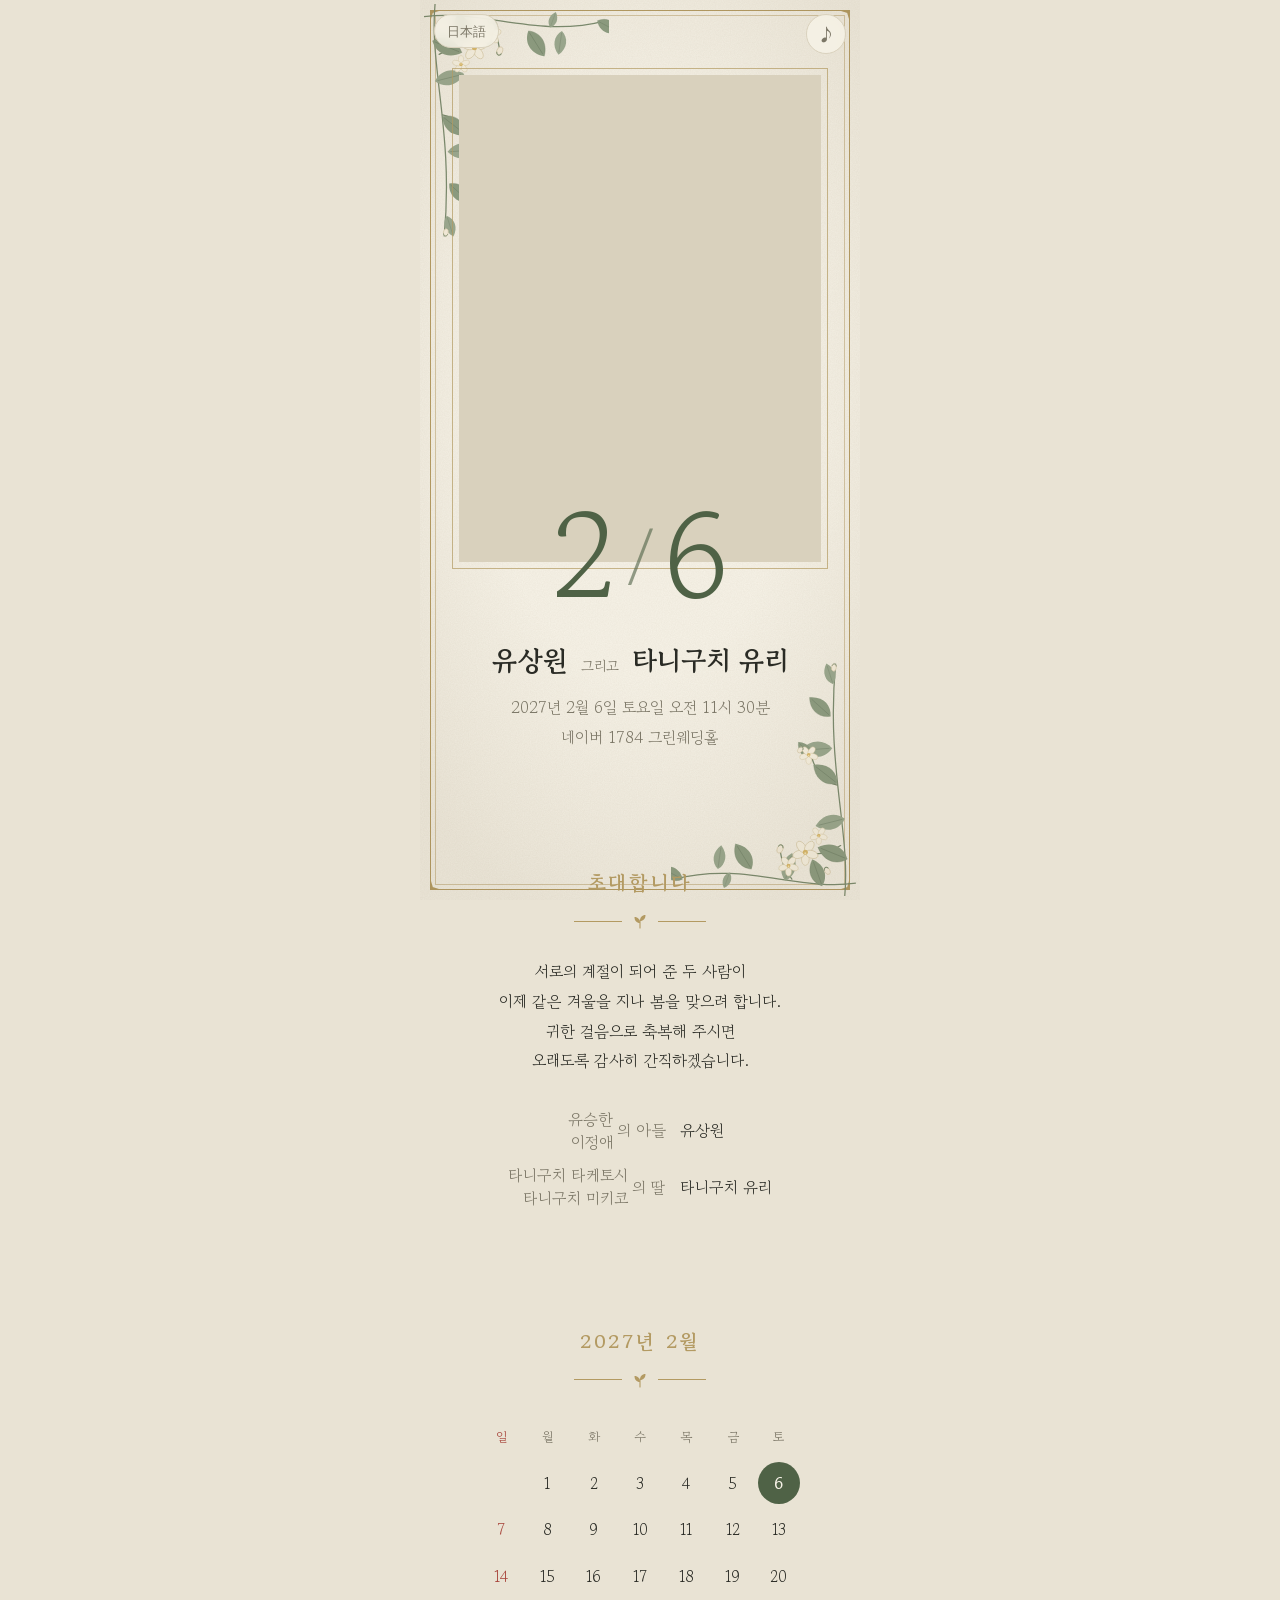
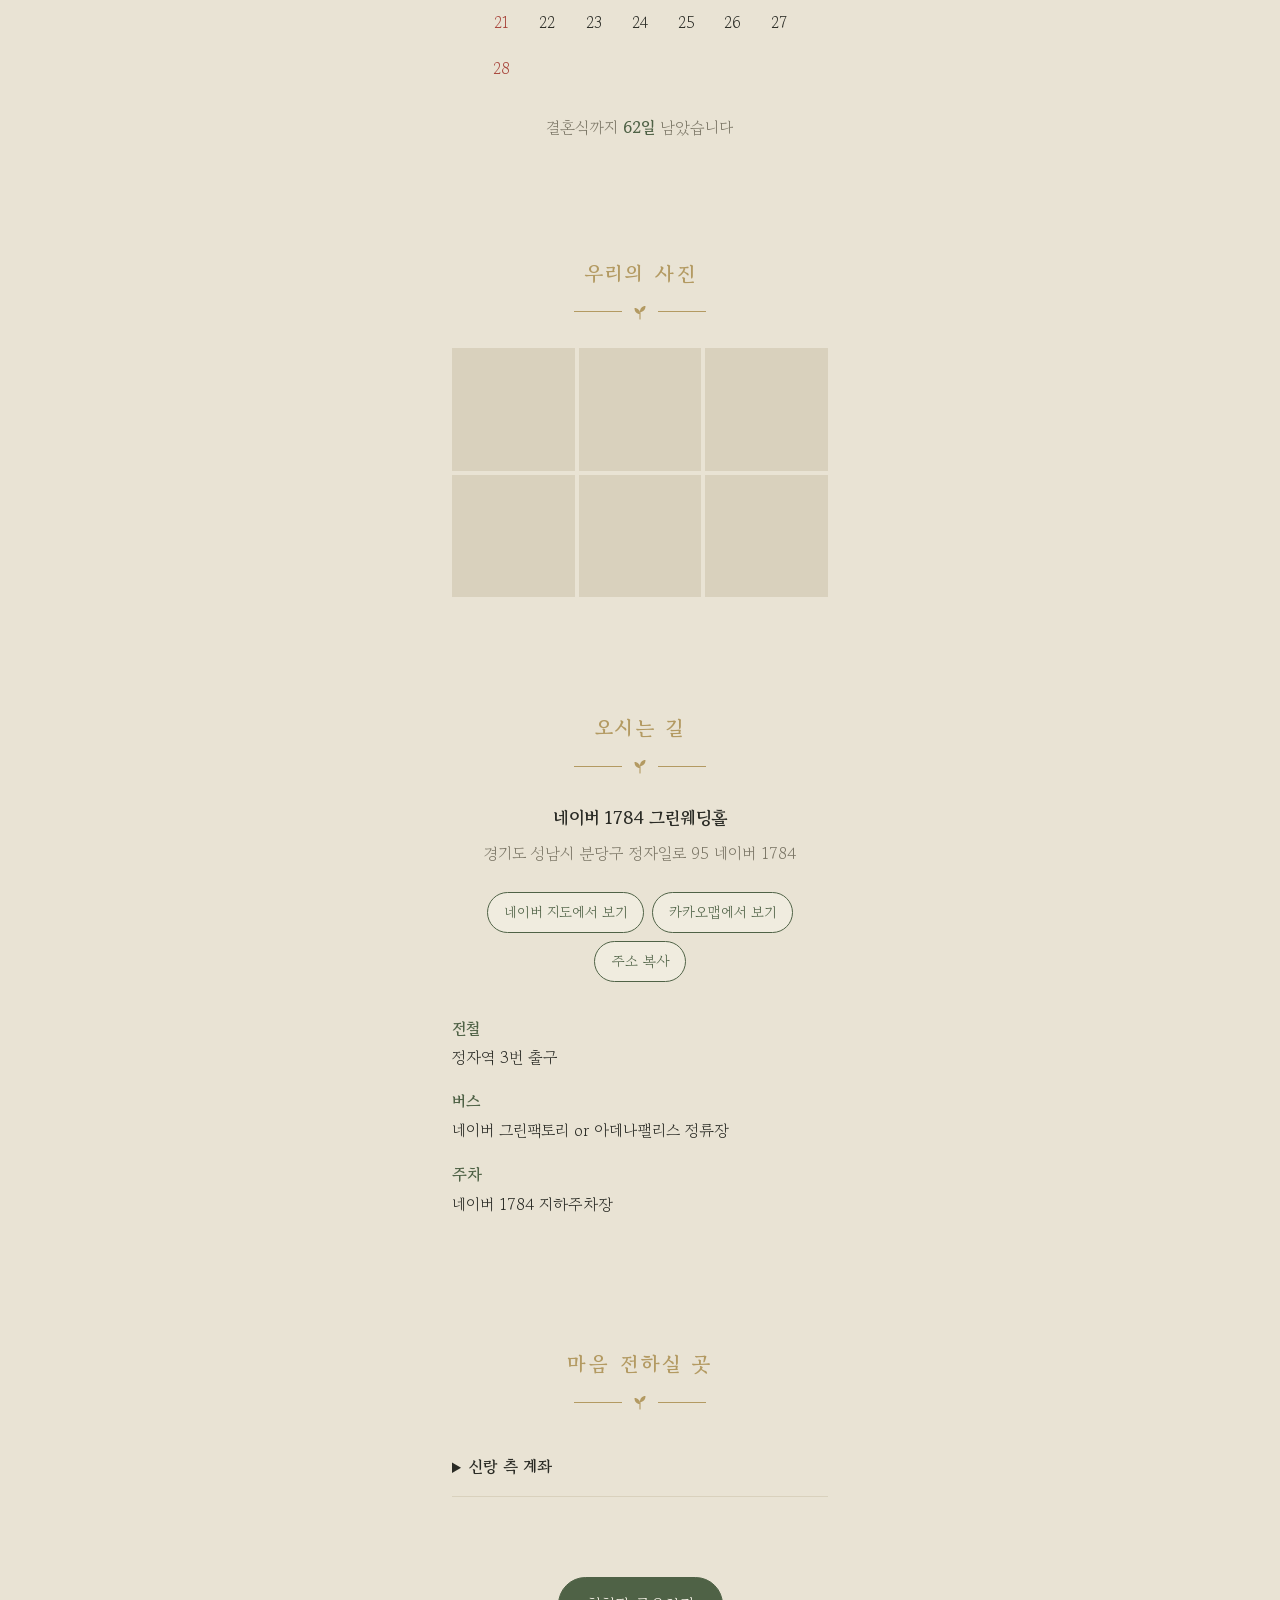
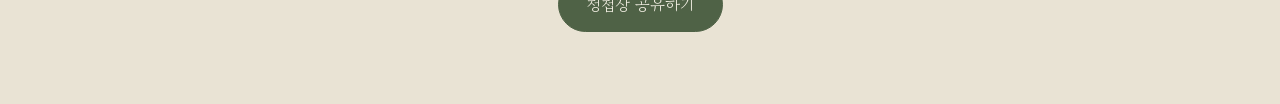
==== commit 015e13e4: "Revert" ====
--- a/site/index.html
+++ b/site/index.html
@@ -13,52 +13,55 @@
 <meta property="og:url" content="__BASE_URL__/">
 <link rel="preconnect" href="https://fonts.googleapis.com">
 <link rel="preconnect" href="https://fonts.gstatic.com" crossorigin>
-<link href="https://fonts.googleapis.com/css2?family=Gowun+Batang:wght@400;700&family=Cormorant+Garamond:wght@300;400&display=swap" rel="stylesheet">
+<link href="https://fonts.googleapis.com/css2?family=Gowun+Batang:wght@400;700&display=swap" rel="stylesheet">
 <link rel="icon" href="data:,">
 <!-- 디자인을 고치면 ?v= 숫자를 올려야 폰 캐시가 새 CSS 를 받음 -->
-<link rel="stylesheet" href="style.css?v=7">
+<link rel="stylesheet" href="style.css?v=8">
 </head>
 <body>
+<div class="frame" aria-hidden="true"><div class="frame-line"></div><div class="sprig tl"></div><div class="sprig br"></div></div>
 <main>
   <a class="lang" href="ja/" lang="ja" hreflang="ja">日本語</a>
   <button type="button" id="bgmBtn" class="bgm" hidden aria-pressed="false" aria-label="배경음악 켜기"><span>♪</span></button>
   <header class="hero">
-    <div class="hero-art">
-      <p class="eyebrow">WEDDING INVITATION</p>
-      <h1 class="hero-names"><span id="gName"></span><span class="and">그리고</span><span id="bName"></span></h1>
-    </div>
-    <p class="hero-date" aria-hidden="true"><span id="heroMonth"></span><span class="dot"></span><span id="heroDay"></span></p>
+    <div class="hero-photo"><img id="heroImg" alt="두 사람의 사진" fetchpriority="high" decoding="async"></div>
+    <p class="hero-date" aria-hidden="true"><span id="heroMonth"></span><span class="slash">/</span><span id="heroDay"></span></p>
+    <h1 class="hero-names"><span id="gName"></span><span class="and">그리고</span><span id="bName"></span></h1>
     <p class="hero-when" id="heroWhen"></p>
     <p class="hero-where" id="heroWhere"></p>
   </header>
 
   <section class="greeting">
-    <h2><small>INVITATION</small>초대합니다</h2>
+    <h2>초대합니다</h2>
     <p id="greetingText"></p>
-    <ul class="family" id="family"></ul>
+    <dl class="family" id="family"></dl>
   </section>
 
   <section class="calendar">
-    <h2><small>CALENDAR</small><span id="calTitle"></span></h2>
+    <h2 id="calTitle"></h2>
     <div class="cal-grid" id="calGrid" role="grid"></div>
     <p class="dday" id="dday"></p>
   </section>
 
+  <section class="gallery">
+    <h2>우리의 사진</h2>
+    <div class="gal-grid" id="galGrid"></div>
+  </section>
+
   <section class="location">
-    <h2><small>LOCATION</small>오시는 길</h2>
+    <h2>오시는 길</h2>
     <p class="venue-name" id="venueName"></p>
     <p class="venue-addr" id="venueAddr"></p>
     <div class="map-actions">
-      <a id="naverLink" target="_blank" rel="noopener">네이버 지도</a>
-      <a id="kakaoLink" target="_blank" rel="noopener">카카오맵</a>
+      <a id="naverLink" target="_blank" rel="noopener">네이버 지도에서 보기</a>
+      <a id="kakaoLink" target="_blank" rel="noopener">카카오맵에서 보기</a>
       <button type="button" id="copyAddr">주소 복사</button>
     </div>
     <dl class="transit" id="transit"></dl>
   </section>
 
   <section class="gift">
-    <h2><small>WITH HEART</small>마음 전하실 곳</h2>
-    <p class="gift-note">축하의 마음을 전하실 분들을 위해<br>계좌번호를 적어 두었습니다.<br>너그러운 마음으로 양해 부탁드립니다.</p>
+    <h2>마음 전하실 곳</h2>
     <div id="accounts"></div>
   </section>
 
@@ -67,10 +70,19 @@
   </footer>
 </main>
 
+<dialog id="viewer" aria-label="사진 크게 보기">
+  <img id="viewerImg" alt="">
+  <div class="viewer-nav">
+    <button type="button" id="viewerPrev" aria-label="이전 사진">&#8249;</button>
+    <span id="viewerCount" aria-live="polite"></span>
+    <button type="button" id="viewerNext" aria-label="다음 사진">&#8250;</button>
+  </div>
+  <button type="button" id="viewerClose">닫기</button>
+</dialog>
 <div class="toast" id="toast" role="status" aria-live="polite"></div>
 <audio id="bgm" loop preload="auto"></audio>
 
 <script src="config.js"></script>
-<script src="app.js?v=7"></script>
+<script src="app.js?v=8"></script>
 </body>
 </html>
--- a/site/style.css
+++ b/site/style.css
@@ -1,142 +1,172 @@
 :root {
-  --paper: #f7f3ec;
-  --ink: #2f2e2a;
-  --muted: #7d776a;
-  --line: #e2dccf;
-  --pine: #3f5b4b;
-  --gold: #b39a62;
-  --plum: #c9787c;
-  --blossom: url("data:image/svg+xml,%3Csvg xmlns='http://www.w3.org/2000/svg' viewBox='-10 -10 20 20'%3E%3Cg fill='%23f3dcdb' stroke='%23c9787c' stroke-width='.8'%3E%3Ccircle cx='0' cy='-4.6' r='4'/%3E%3Ccircle cx='4.4' cy='-1.4' r='4'/%3E%3Ccircle cx='2.7' cy='3.7' r='4'/%3E%3Ccircle cx='-2.7' cy='3.7' r='4'/%3E%3Ccircle cx='-4.4' cy='-1.4' r='4'/%3E%3C/g%3E%3Ccircle r='1.6' fill='%23b39a62'/%3E%3C/svg%3E");
-  /* 매화 그림 색이 폰 다크 모드에서 뒤집히지 않도록 밝은 톤 하나로 고정 */
-  color-scheme: light only;
+  --pine: #4f6246;      /* 잎 그늘 */
+  --gold: #b39a62;      /* 테두리·장식 */
+  --frost: #e9e3d4;     /* 종이 바깥 */
+  --mist: #d9d1bd;
+  --ink: #2a2b25;
+  --muted: #7b7666;
+  --paper: #f6f2e7;     /* 종이 */
+  --sun: #a8463c;       /* 일요일 */
+  --corner: url("data:image/svg+xml,%3Csvg xmlns='http://www.w3.org/2000/svg' viewBox='0 0 18 18'%3E%3Cpath d='M9 1l2.4 8L9 17 6.6 9zM1 9l8-2.4L17 9l-8 2.4z' fill='%23b39a62'/%3E%3C/svg%3E");
+  --sprout: url("data:image/svg+xml,%3Csvg xmlns='http://www.w3.org/2000/svg' viewBox='0 0 16 16'%3E%3Cpath d='M8 15V7' stroke='%23b39a62' stroke-width='1.1' stroke-linecap='round'/%3E%3Cpath d='M8 10C4.5 10 2.5 7.5 2.5 4c3.5 0 5.5 2.5 5.5 6zM8 8c0-3.5 2-6 5.5-6 0 3.5-2 6-5.5 6z' fill='%23b39a62'/%3E%3C/svg%3E");
+  color-scheme: light;
+}
+@media (prefers-color-scheme: dark) {
+  :root {
+    --pine: #a9bb98; --gold: #9c885a; --frost: #121309; --mist: #3b3a2f;
+    --ink: #e8e2d3; --muted: #a39d8b; --paper: #1b1c15; --sun: #e08a7a;
+    --corner: url("data:image/svg+xml,%3Csvg xmlns='http://www.w3.org/2000/svg' viewBox='0 0 18 18'%3E%3Cpath d='M9 1l2.4 8L9 17 6.6 9zM1 9l8-2.4L17 9l-8 2.4z' fill='%239c885a'/%3E%3C/svg%3E");
+    --sprout: url("data:image/svg+xml,%3Csvg xmlns='http://www.w3.org/2000/svg' viewBox='0 0 16 16'%3E%3Cpath d='M8 15V7' stroke='%239c885a' stroke-width='1.1' stroke-linecap='round'/%3E%3Cpath d='M8 10C4.5 10 2.5 7.5 2.5 4c3.5 0 5.5 2.5 5.5 6zM8 8c0-3.5 2-6 5.5-6 0 3.5-2 6-5.5 6z' fill='%239c885a'/%3E%3C/svg%3E");
+    color-scheme: dark;
+  }
 }
 * { box-sizing: border-box; }
 html { -webkit-text-size-adjust: 100%; }
 body {
-  margin: 0; background: #e9e4da; color: var(--ink);
-  font-family: "Gowun Batang", "AppleMyungjo", serif;
-  line-height: 1.9; font-size: 15.5px; word-break: keep-all;
+  margin: 0; background: var(--frost); color: var(--ink);
+  font-family: "Gowun Batang", "Nanum Myeongjo", "AppleMyungjo", serif;
+  line-height: 1.85; font-size: 16px;
+  padding: env(safe-area-inset-top, 0) 0 env(safe-area-inset-bottom, 0);
 }
-main {
-  position: relative; max-width: 440px; margin: 0 auto; min-height: 100vh; background: var(--paper);
-  padding-bottom: env(safe-area-inset-bottom, 0);
+main { position: relative; z-index: 1; max-width: 440px; margin: 0 auto; min-height: 100vh; }
+section { padding: 56px 32px; text-align: center; }
+h2 {
+  font-size: 1.25rem; font-weight: 700; color: var(--gold); margin: 0 0 28px; letter-spacing: .14em;
+  display: flex; flex-direction: column; align-items: center; gap: 12px;
 }
-main::before {
-  content: ""; position: absolute; inset: 0; opacity: .5; pointer-events: none;
-  background: url("data:image/svg+xml,%3Csvg xmlns='http://www.w3.org/2000/svg' width='240' height='240'%3E%3Cfilter id='n'%3E%3CfeTurbulence type='fractalNoise' baseFrequency='.85' numOctaves='3' stitchTiles='stitch'/%3E%3CfeColorMatrix values='0 0 0 0 .42 0 0 0 0 .36 0 0 0 0 .24 0 0 0 .16 0'/%3E%3C/filter%3E%3Crect width='100%25' height='100%25' filter='url(%23n)'/%3E%3C/svg%3E");
+/* 청첩장 카드의 "─ ❧ ─" 구분선 */
+h2::after {
+  content: ""; width: 132px; height: 16px;
+  background:
+    linear-gradient(var(--gold), var(--gold)) left center / 48px 1px no-repeat,
+    linear-gradient(var(--gold), var(--gold)) right center / 48px 1px no-repeat,
+    var(--sprout) center / 16px no-repeat;
 }
-main > * { position: relative; }
-section { padding: 64px 32px; text-align: center; }
-section::before {
-  content: ""; display: block; width: 16px; height: 16px; margin: 0 auto 56px;
-  background: var(--blossom) center / contain no-repeat;
+
+/* 종이 질감 + 금색 이중 테두리 + 모서리 꽃가지. 본문 뒤에 고정되어 카드처럼 보이게 함 */
+.frame {
+  position: fixed; z-index: 0; top: 0; bottom: 0; left: 50%; width: min(100vw, 440px);
+  transform: translateX(-50%); background: var(--paper); pointer-events: none; overflow: hidden;
 }
-h2 { font-size: 1.2rem; font-weight: 700; color: var(--pine); margin: 0 0 32px; letter-spacing: .08em; }
-h2 small {
-  display: block; font: 400 .78rem/1 "Cormorant Garamond", serif; letter-spacing: .32em;
-  color: var(--gold); margin-bottom: 10px;
+.frame::before {
+  content: ""; position: absolute; inset: 0; opacity: .55;
+  background: url("data:image/svg+xml,%3Csvg xmlns='http://www.w3.org/2000/svg' width='240' height='240'%3E%3Cfilter id='n'%3E%3CfeTurbulence type='fractalNoise' baseFrequency='.85' numOctaves='3' stitchTiles='stitch'/%3E%3CfeColorMatrix values='0 0 0 0 .42 0 0 0 0 .36 0 0 0 0 .24 0 0 0 .22 0'/%3E%3C/filter%3E%3Crect width='100%25' height='100%25' filter='url(%23n)'/%3E%3C/svg%3E");
 }
+.frame::after {
+  content: ""; position: absolute; inset: 0;
+  background: radial-gradient(ellipse 70% 60% at 50% 45%, transparent 50%, rgba(110, 90, 50, .09));
+}
+.frame-line {
+  position: absolute; left: 10px; right: 10px;
+  top: calc(10px + env(safe-area-inset-top, 0)); bottom: calc(10px + env(safe-area-inset-bottom, 0));
+  border: 1px solid var(--gold);
+  background:
+    var(--corner) -9px -9px / 18px no-repeat, var(--corner) calc(100% + 9px) -9px / 18px no-repeat,
+    var(--corner) -9px calc(100% + 9px) / 18px no-repeat, var(--corner) calc(100% + 9px) calc(100% + 9px) / 18px no-repeat;
+}
+.frame-line::before {
+  content: ""; position: absolute; inset: 4px;
+  border: 1px solid color-mix(in srgb, var(--gold) 50%, transparent);
+}
+.sprig {
+  position: absolute; width: 42%; aspect-ratio: 220 / 300;
+  background: url("images/deco/sprig.svg") center / contain no-repeat;
+}
+.sprig.tl { top: calc(4px + env(safe-area-inset-top, 0)); left: 4px; }
+.sprig.br { bottom: calc(4px + env(safe-area-inset-bottom, 0)); right: 4px; transform: rotate(180deg); }
+@media (prefers-color-scheme: dark) {
+  .frame::before { opacity: .35; }
+  .frame::after { background: radial-gradient(ellipse 70% 60% at 50% 45%, transparent 50%, rgba(0, 0, 0, .35)); }
+  .sprig { opacity: .6; filter: brightness(.85) saturate(.8); }
+}
+img { max-width: 100%; display: block; }
 :focus-visible { outline: 2px solid var(--pine); outline-offset: 3px; }
 
-.hero { text-align: center; padding: calc(56px + env(safe-area-inset-top, 0)) 20px 24px; }
-.hero-art {
-  width: min(100%, 390px); aspect-ratio: 1; margin: 0 auto;
-  display: flex; flex-direction: column; align-items: center; justify-content: center;
-  background: url("images/deco/plum.svg") center / contain no-repeat;
-  animation: bloom 1.8s ease-out both;
+/* 대표 화면: 사진 위에 큰 날짜가 걸쳐 있는 구성 */
+.hero { position: relative; text-align: center; padding: calc(68px + env(safe-area-inset-top, 0)) 32px 56px; }
+/* 사진을 종이에 붙인 액자처럼: 금색 선 안에 여백을 두고 사진 */
+.hero-photo { aspect-ratio: 3 / 4; padding: 6px; border: 1px solid color-mix(in srgb, var(--gold) 70%, transparent); overflow: hidden; }
+.hero-photo img { width: 100%; height: 100%; object-fit: cover; background: var(--mist); }
+/* 사진이 들어오기 전까지 비워 두는 자리 */
+.hero-photo.empty::before { content: ""; display: block; height: 100%; background: var(--mist); }
+.hero-date {
+  margin: -0.62em 0 0; font-size: 7.5rem; line-height: 1; color: var(--pine);
+  font-weight: 400; position: relative; animation: settle 1.4s ease-out both;
 }
-.eyebrow { margin: 0 0 14px; font: 400 .72rem/1 "Cormorant Garamond", serif; letter-spacing: .36em; color: var(--gold); }
-.hero-names {
-  margin: 0; display: flex; flex-direction: column; align-items: center; gap: 4px;
-  font-weight: 700; color: var(--ink); white-space: nowrap;
-  font-size: clamp(1.35rem, 6.4vw, 1.65rem); line-height: 1.35; letter-spacing: .1em;
+.hero-date .slash { font-size: .55em; vertical-align: .35em; margin: 0 .12em; opacity: .6; }
+.hero-names { font-size: clamp(1.25rem, 6.6vw, 1.7rem); font-weight: 700; margin: 20px 0 8px; display: flex; justify-content: center; align-items: baseline; gap: .5em; white-space: nowrap; }
+.hero-names .and { font-size: .9rem; font-weight: 400; color: var(--muted); }
+.hero-when, .hero-where { margin: 0; color: var(--muted); word-break: keep-all; }
+@keyframes settle { from { opacity: 0; transform: translateY(12px); } }
+
+.greeting p { white-space: pre-line; margin: 0 0 32px; }
+.family { display: grid; grid-template-columns: auto auto; justify-content: center; align-items: center; gap: 10px 14px; margin: 0; }
+.family dt { color: var(--muted); display: flex; align-items: center; justify-content: flex-end; gap: .2em; }
+.family .parents { display: flex; flex-direction: column; text-align: right; line-height: 1.45; }
+.family dd { margin: 0; text-align: left; }
+
+.cal-grid { display: grid; grid-template-columns: repeat(7, 1fr); gap: 4px; max-width: 320px; margin: 0 auto; font-size: .95rem; }
+.cal-grid .dow { color: var(--muted); font-size: .8rem; }
+.cal-grid .sun { color: var(--sun); }
+.cal-grid span { aspect-ratio: 1; display: grid; place-items: center; }
+.cal-grid .the-day { background: var(--pine); color: var(--paper); border-radius: 50%; font-weight: 700; }
+.dday { margin: 24px 0 0; color: var(--muted); }
+.dday strong { color: var(--pine); }
+
+.gal-grid { display: grid; grid-template-columns: repeat(3, 1fr); gap: 4px; }
+.gal-grid button { padding: 0; border: 0; border-radius: 0; background: var(--mist); aspect-ratio: 1; cursor: zoom-in; overflow: hidden; }
+.gal-grid img { width: 100%; height: 100%; object-fit: cover; }
+.gal-grid .empty { display: block; aspect-ratio: 1; background: var(--mist); }
+dialog { border: 0; padding: 0; background: transparent; max-width: 100vw; max-height: 100vh; }
+dialog::backdrop { background: rgba(10, 16, 13, .92); }
+dialog img { max-height: 80vh; margin: 0 auto; cursor: pointer; user-select: none; -webkit-user-select: none; touch-action: pan-y; }
+dialog button { display: block; margin: 16px auto 0; }
+.viewer-nav { display: flex; align-items: center; justify-content: center; gap: 20px; margin-top: 14px; color: var(--mist); font-size: .9rem; }
+.viewer-nav button { margin: 0; width: 40px; height: 40px; padding: 0; font-size: 1.5rem; line-height: 1; color: var(--mist); border-color: var(--mist); background: transparent; }
+.viewer-nav span { min-width: 3.5em; text-align: center; font-variant-numeric: tabular-nums; }
+
+.venue-name { font-size: 1.1rem; font-weight: 700; margin: 0; word-break: keep-all; }
+.venue-addr { margin: 4px 0 24px; color: var(--muted); }
+.map-actions { display: flex; flex-wrap: wrap; justify-content: center; gap: 8px; }
+.map-actions a, button {
+  font: inherit; font-size: .9rem; color: var(--pine); background: color-mix(in srgb, var(--paper) 60%, transparent);
+  border: 1px solid var(--pine); border-radius: 999px; padding: 6px 16px; text-decoration: none; cursor: pointer;
 }
-.hero-names .and { font-size: .8rem; font-weight: 400; color: var(--plum); letter-spacing: .2em; }
-.hero-date {
-  margin: 8px 0 6px; display: flex; justify-content: center; align-items: center; gap: .35em;
-  font: 300 4.6rem/1 "Cormorant Garamond", serif; color: var(--pine);
-}
-.hero-date .dot { width: 7px; height: 7px; border-radius: 50%; background: var(--plum); }
-.hero-when, .hero-where { margin: 0; color: var(--muted); }
-.hero-when { margin-top: 10px; }
-@keyframes bloom { from { opacity: 0; transform: translateY(10px); } }
+.transit { text-align: left; margin: 32px 0 0; }
+.transit dt { font-weight: 700; color: var(--pine); }
+.transit dd { margin: 0 0 14px; }
 
-.greeting p { white-space: pre-line; margin: 0 0 44px; }
-.family { list-style: none; padding: 0; margin: 0 auto; display: grid; gap: 18px; }
-.family li { display: flex; flex-direction: column; align-items: center; line-height: 1.6; }
-.family .parents { color: var(--muted); font-size: .9rem; }
-.family .rel { font-size: .82rem; }
-.family strong { font-size: 1.08rem; letter-spacing: .08em; }
-
-.cal-grid { display: grid; grid-template-columns: repeat(7, 1fr); row-gap: 6px; max-width: 330px; margin: 0 auto; font-size: .95rem; }
-.cal-grid .dow { color: var(--gold); font-size: .8rem; padding-bottom: 8px; border-bottom: 1px solid var(--line); margin-bottom: 6px; }
-.cal-grid .sun { color: var(--plum); }
-.cal-grid span { display: flex; flex-direction: column; align-items: center; justify-content: center; min-height: 38px; }
-.cal-grid .the-day b {
-  display: grid; place-items: center; width: 34px; height: 34px; border-radius: 50%;
-  background: var(--plum); color: #fff; font-weight: 700;
-}
-.cal-grid .the-day small { font-size: .62rem; color: var(--plum); line-height: 1.7; white-space: nowrap; }
-.dday { margin: 32px 0 0; color: var(--muted); }
-.dday strong { color: var(--plum); font-size: 1.15rem; }
-
-.venue-name { font-size: 1.08rem; font-weight: 700; margin: 0; }
-.venue-addr { margin: 4px 0 24px; color: var(--muted); font-size: .9rem; }
-.map-actions { display: flex; flex-wrap: wrap; justify-content: center; gap: 8px; }
-.map-actions a, .map-actions button {
-  font: inherit; font-size: .86rem; color: var(--pine); background: transparent; white-space: nowrap;
-  border: 1px solid var(--pine); border-radius: 999px; padding: 5px 15px; text-decoration: none; cursor: pointer;
-}
-.transit { text-align: left; margin: 40px 0 0; padding: 4px 0 0 18px; border-left: 1px solid var(--gold); }
-.transit dt { font-weight: 700; color: var(--pine); margin-top: 16px; }
-.transit dt:first-child { margin-top: 0; }
-.transit dd { margin: 2px 0 0; }
-
-.gift-note { margin: 0 0 28px; color: var(--muted); font-size: .92rem; }
-.gift details { text-align: left; border-top: 1px solid var(--line); }
-.gift details:last-child { border-bottom: 1px solid var(--line); }
-.gift summary {
-  padding: 14px 4px; cursor: pointer; font-weight: 700; list-style: none;
-  display: flex; justify-content: space-between; align-items: center;
-}
-.gift summary::-webkit-details-marker { display: none; }
-.gift summary::after { content: "+"; font: 300 1.4rem/1 "Cormorant Garamond", serif; color: var(--gold); }
-.gift details[open] summary::after { content: "−"; }
-.gift ul { list-style: none; padding: 0 4px 10px; margin: 0; }
+.gift details { border-bottom: 1px solid var(--mist); text-align: left; }
+.gift summary { padding: 14px 0; cursor: pointer; font-weight: 700; }
+.gift ul { list-style: none; padding: 0 0 12px; margin: 0; }
 .gift li { display: flex; justify-content: space-between; align-items: center; gap: 12px; padding: 8px 0; }
-.gift li .who { color: var(--gold); font-size: .85rem; }
 .gift li small { color: var(--muted); display: block; }
-.gift li button {
-  font: inherit; font-size: .8rem; color: var(--pine); background: transparent; flex: none;
-  border: 1px solid var(--pine); border-radius: 999px; padding: 3px 12px; cursor: pointer;
-}
 
 footer { padding: 24px 32px 72px; text-align: center; }
-.share {
-  font: inherit; font-size: 1rem; color: var(--paper); background: var(--pine); border: 0;
-  border-radius: 999px; padding: 12px 30px; cursor: pointer;
+.share { background: var(--pine); color: var(--paper); padding: 12px 28px; font-size: 1rem; }
+
+.lang {
+  position: fixed; z-index: 2; top: calc(14px + env(safe-area-inset-top, 0));
+  left: max(14px, calc((100vw - 440px) / 2 + 14px));
+  font-size: .8rem; padding: 4px 12px; color: var(--muted); text-decoration: none;
+  border: 1px solid var(--mist); border-radius: 999px;
+  background: color-mix(in srgb, var(--paper) 85%, transparent); backdrop-filter: blur(6px);
 }
+html[lang="ja"] body { font-family: "Gowun Batang", "Shippori Mincho", "Hiragino Mincho ProN", "Yu Mincho", serif; }
+/* 일본어 이름은 글자 수가 많아 한 단계 더 작게 */
+html[lang="ja"] .hero-names { font-size: clamp(1.15rem, 5.8vw, 1.5rem); gap: .4em; }
 
-.lang, .bgm {
+.bgm {
   position: fixed; z-index: 2; top: calc(14px + env(safe-area-inset-top, 0));
-  color: var(--muted); background: color-mix(in srgb, var(--paper) 85%, transparent);
-  border: 1px solid var(--line); backdrop-filter: blur(6px);
-}
-.lang {
-  left: max(14px, calc((100vw - 440px) / 2 + 14px));
-  font-size: .8rem; padding: 4px 12px; text-decoration: none; border-radius: 999px;
-}
-.bgm {
   right: max(14px, calc((100vw - 440px) / 2 + 14px));
-  width: 38px; height: 38px; padding: 0; border-radius: 50%; font: inherit; font-size: 1.1rem; line-height: 1; cursor: pointer;
+  width: 40px; height: 40px; padding: 0; border-radius: 50%; font-size: 1.15rem; line-height: 1;
+  background: color-mix(in srgb, var(--paper) 85%, transparent); color: var(--muted); border-color: var(--mist);
+  backdrop-filter: blur(6px);
 }
 .bgm span { display: block; }
 .bgm.on { color: var(--pine); border-color: var(--pine); }
 .bgm.on span { animation: sway 2.4s ease-in-out infinite; }
 @keyframes sway { 0%, 100% { transform: rotate(-8deg); } 50% { transform: rotate(8deg); } }
-
-html[lang="ja"] body { font-family: "Shippori Mincho", "Gowun Batang", "Hiragino Mincho ProN", "Yu Mincho", serif; }
-html[lang="ja"] .hero-names { font-size: clamp(1.2rem, 5.6vw, 1.45rem); }
 
 .toast {
   position: fixed; left: 50%; bottom: calc(24px + env(safe-area-inset-bottom, 0)); transform: translateX(-50%);
@@ -144,4 +174,4 @@
   opacity: 0; pointer-events: none; transition: opacity .2s;
 }
 .toast.show { opacity: 1; }
-@media (prefers-reduced-motion: reduce) { .hero-art, .bgm.on span { animation: none; } .toast { transition: none; } }
+@media (prefers-reduced-motion: reduce) { .hero-date { animation: none; } .bgm.on span { animation: none; } .toast { transition: none; } }
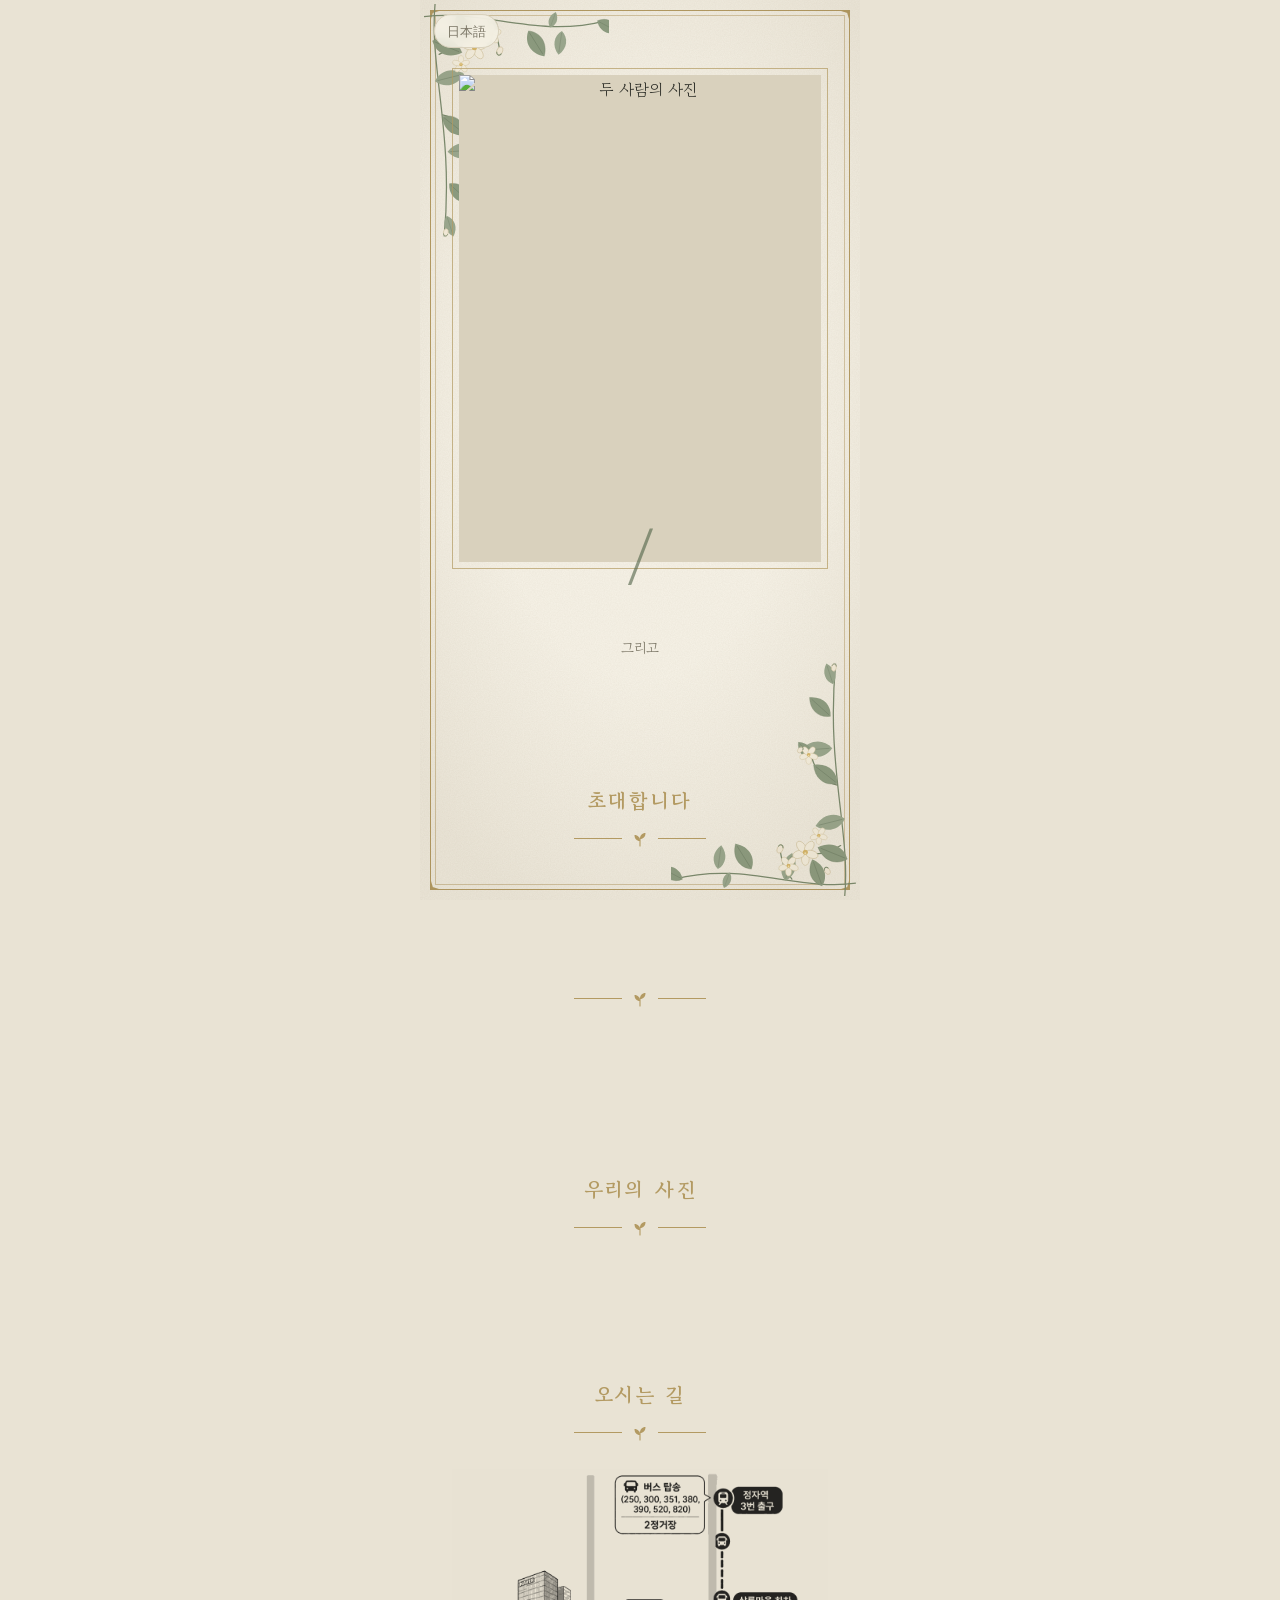
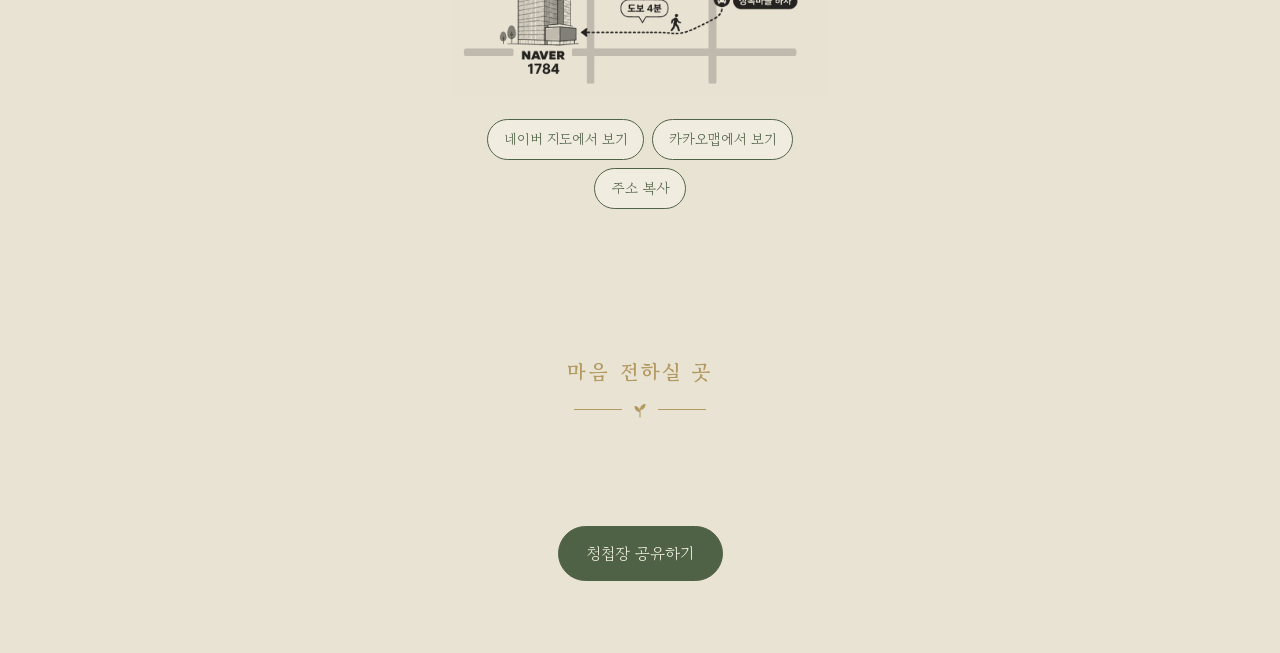
==== commit 8e7b862c: "Add to_naver" ====
--- a/site/index.html
+++ b/site/index.html
@@ -16,7 +16,7 @@
 <link href="https://fonts.googleapis.com/css2?family=Gowun+Batang:wght@400;700&display=swap" rel="stylesheet">
 <link rel="icon" href="data:,">
 <!-- 디자인을 고치면 ?v= 숫자를 올려야 폰 캐시가 새 CSS 를 받음 -->
-<link rel="stylesheet" href="style.css?v=8">
+<link rel="stylesheet" href="style.css?v=9">
 </head>
 <body>
 <div class="frame" aria-hidden="true"><div class="frame-line"></div><div class="sprig tl"></div><div class="sprig br"></div></div>
@@ -50,6 +50,7 @@
 
   <section class="location">
     <h2>오시는 길</h2>
+    <img class="map-img" src="images/to_naver.png" width="960" height="579" alt="정자역 3번 출구에서 버스로 2정거장, 상록마을 하차 후 도보 4분" loading="lazy" decoding="async">
     <p class="venue-name" id="venueName"></p>
     <p class="venue-addr" id="venueAddr"></p>
     <div class="map-actions">
@@ -83,6 +84,6 @@
 <audio id="bgm" loop preload="auto"></audio>
 
 <script src="config.js"></script>
-<script src="app.js?v=8"></script>
+<script src="app.js?v=9"></script>
 </body>
 </html>
--- a/site/style.css
+++ b/site/style.css
@@ -125,6 +125,9 @@
 .viewer-nav button { margin: 0; width: 40px; height: 40px; padding: 0; font-size: 1.5rem; line-height: 1; color: var(--mist); border-color: var(--mist); background: transparent; }
 .viewer-nav span { min-width: 3.5em; text-align: center; font-variant-numeric: tabular-nums; }
 
+/* 약도는 배경이 투명한 검은 선 그림. 다크 모드는 선 색을 뒤집어 밝게 보인다 */
+.map-img { width: 100%; height: auto; margin: 0 0 24px; }
+@media (prefers-color-scheme: dark) { .map-img { filter: invert(1) brightness(.85); } }
 .venue-name { font-size: 1.1rem; font-weight: 700; margin: 0; word-break: keep-all; }
 .venue-addr { margin: 4px 0 24px; color: var(--muted); }
 .map-actions { display: flex; flex-wrap: wrap; justify-content: center; gap: 8px; }
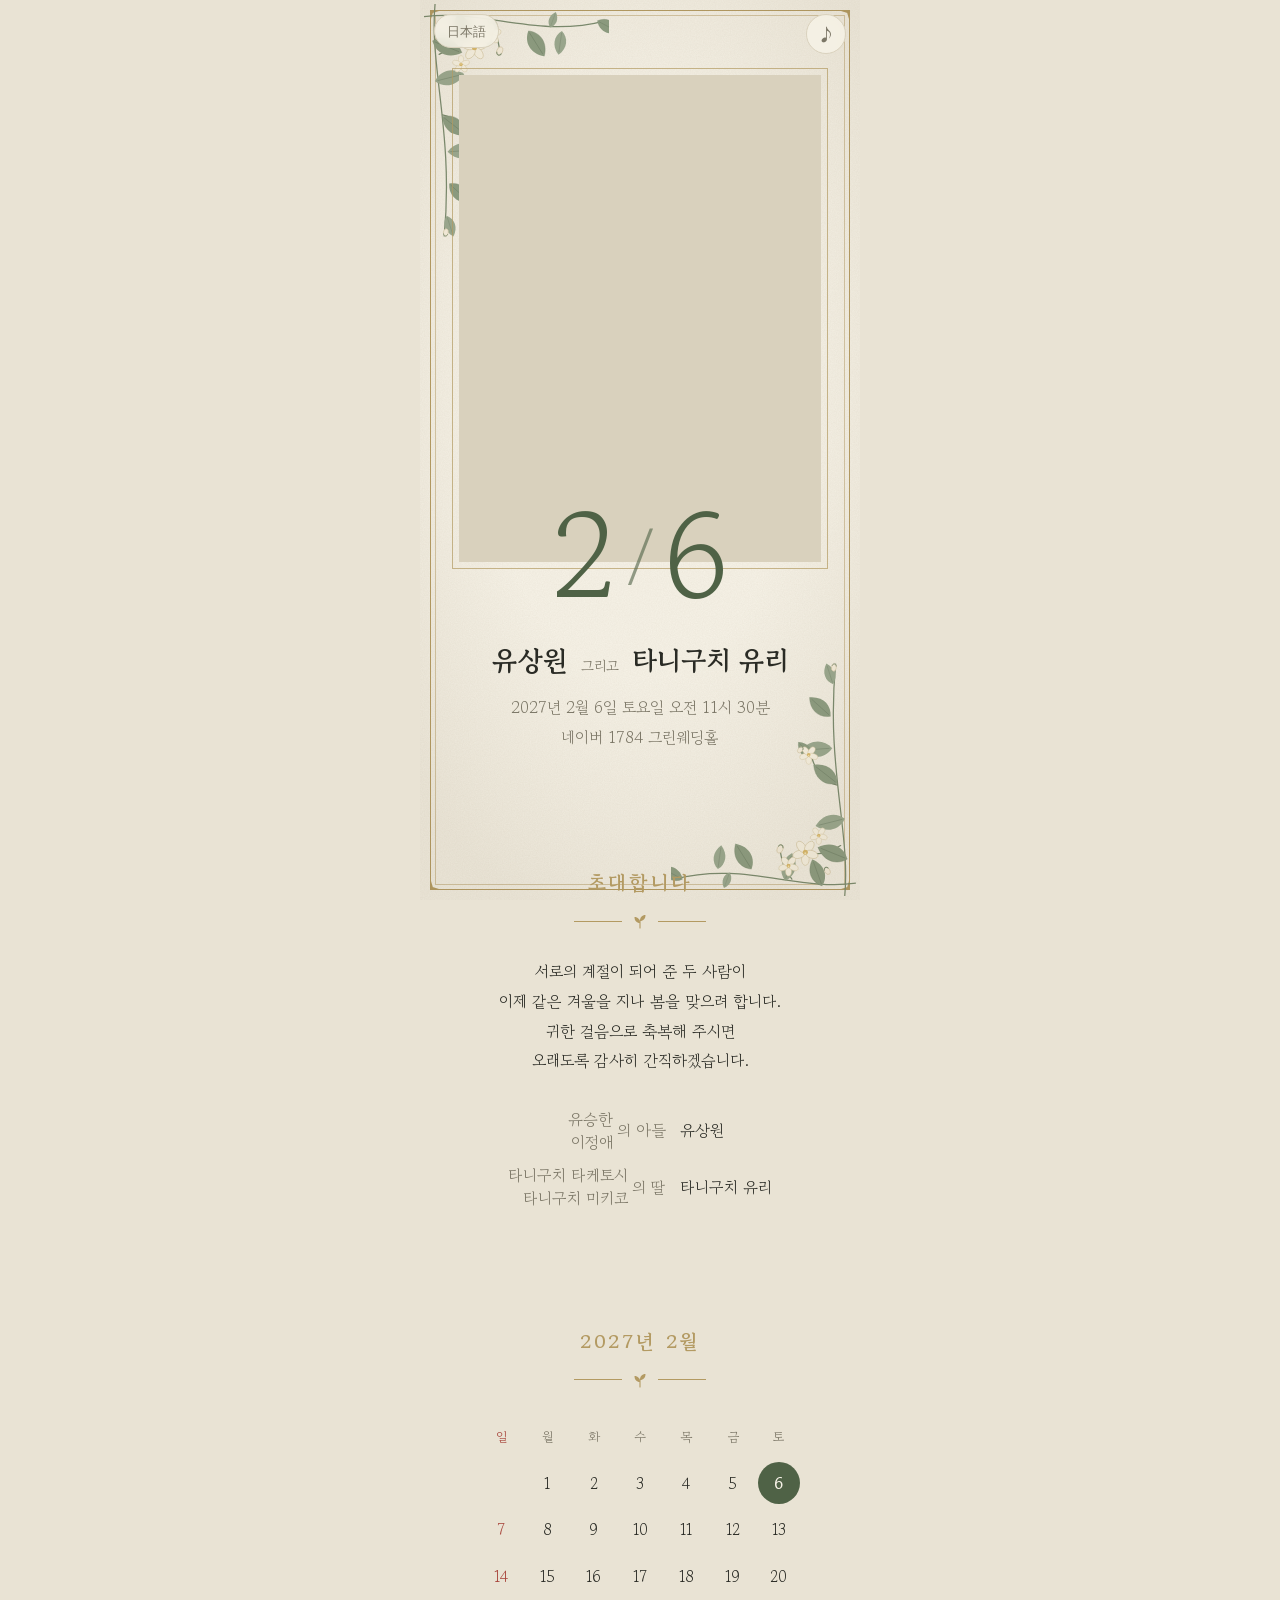
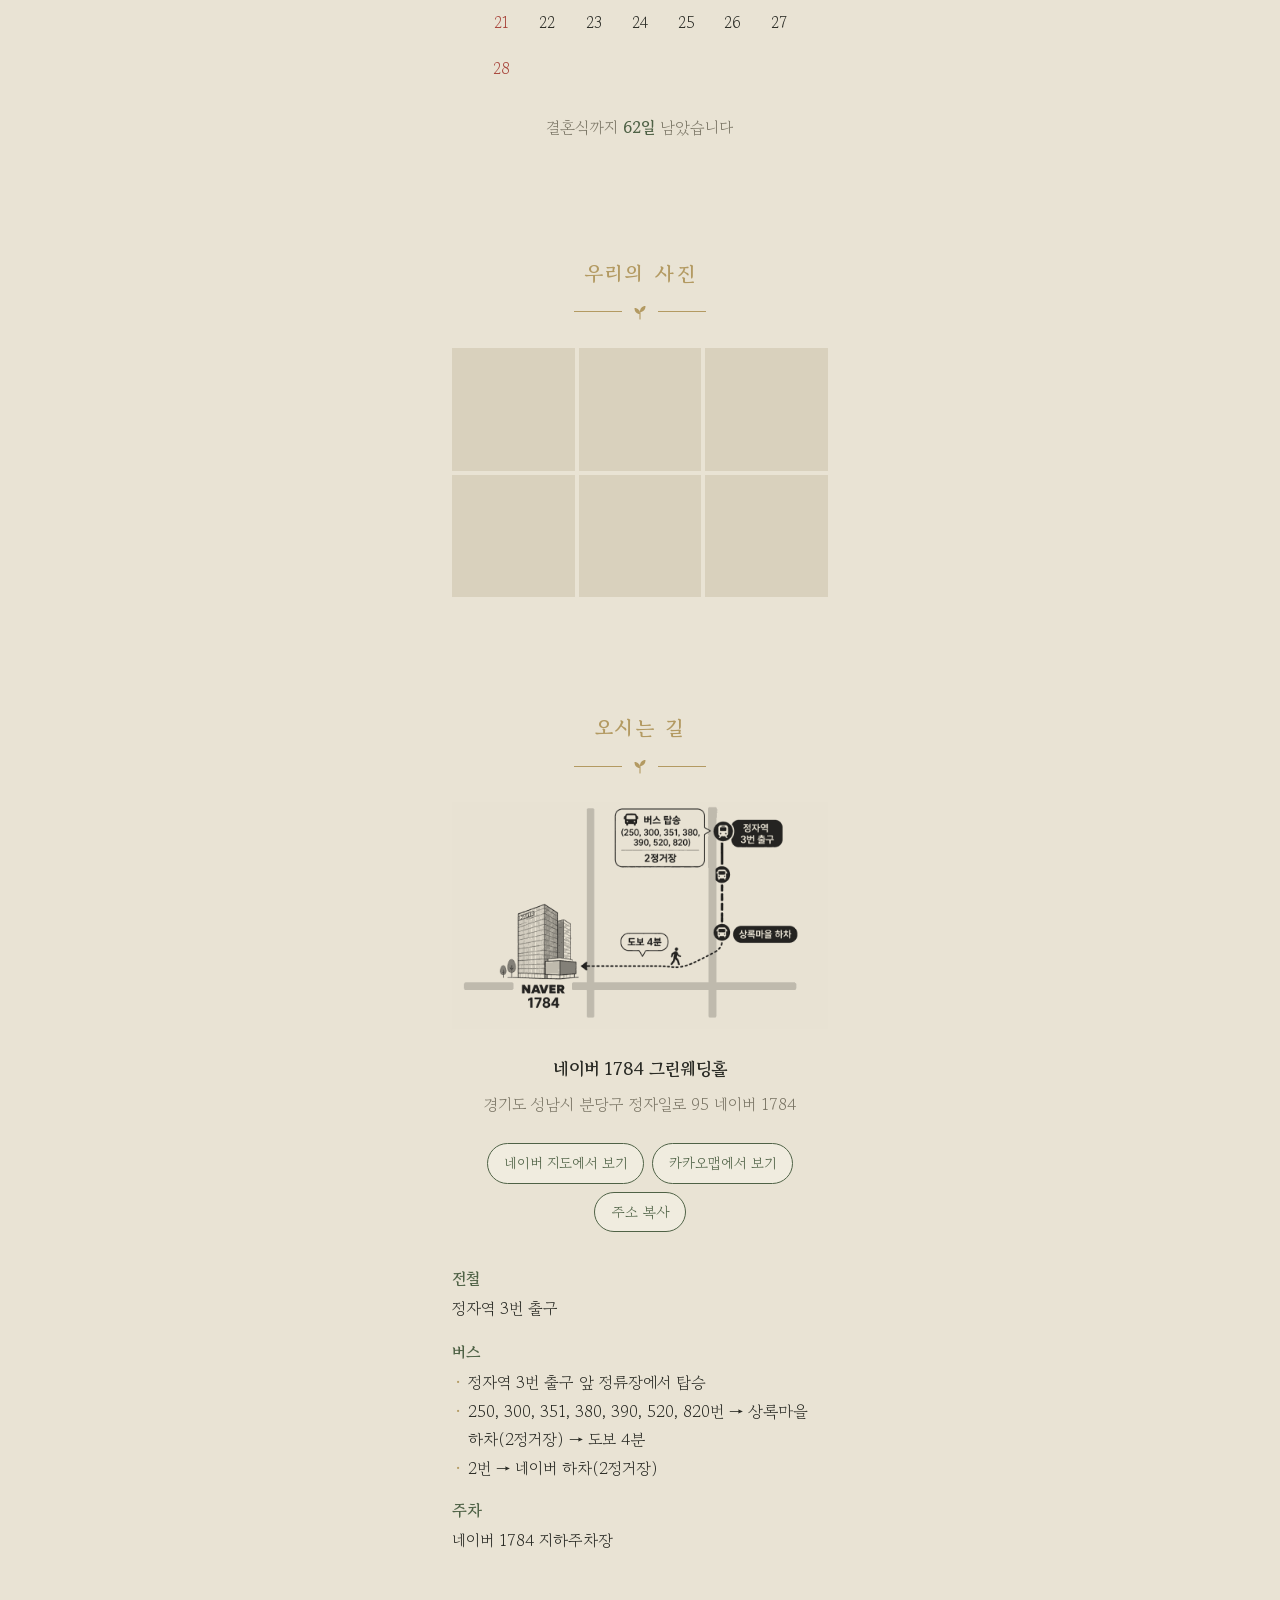
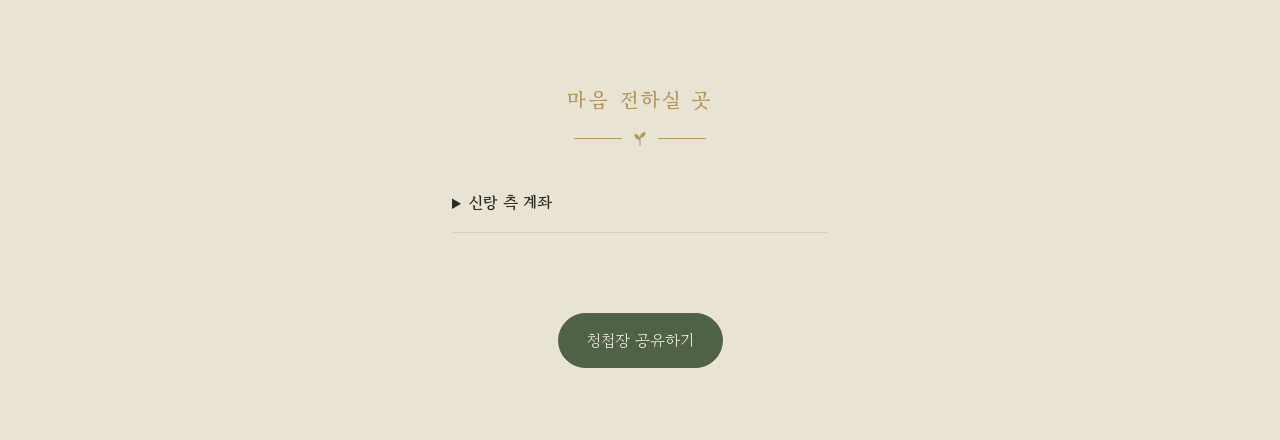
==== commit c0fb7a12: "Fix bus directions syntax error and render multi-line transit as a list" ====
--- a/site/index.html
+++ b/site/index.html
@@ -16,7 +16,7 @@
 <link href="https://fonts.googleapis.com/css2?family=Gowun+Batang:wght@400;700&display=swap" rel="stylesheet">
 <link rel="icon" href="data:,">
 <!-- 디자인을 고치면 ?v= 숫자를 올려야 폰 캐시가 새 CSS 를 받음 -->
-<link rel="stylesheet" href="style.css?v=9">
+<link rel="stylesheet" href="style.css?v=10">
 </head>
 <body>
 <div class="frame" aria-hidden="true"><div class="frame-line"></div><div class="sprig tl"></div><div class="sprig br"></div></div>
@@ -83,7 +83,7 @@
 <div class="toast" id="toast" role="status" aria-live="polite"></div>
 <audio id="bgm" loop preload="auto"></audio>
 
-<script src="config.js"></script>
-<script src="app.js?v=9"></script>
+<script src="config.js?v=10"></script>
+<script src="app.js?v=10"></script>
 </body>
 </html>
--- a/site/style.css
+++ b/site/style.css
@@ -137,7 +137,10 @@
 }
 .transit { text-align: left; margin: 32px 0 0; }
 .transit dt { font-weight: 700; color: var(--pine); }
-.transit dd { margin: 0 0 14px; }
+.transit dd { margin: 0 0 14px; word-break: keep-all; }
+.transit ul { list-style: none; margin: 0; padding: 0; }
+.transit li { position: relative; padding-left: 1em; line-height: 1.7; margin: 2px 0; }
+.transit li::before { content: "·"; position: absolute; left: .15em; color: var(--gold); font-weight: 700; }
 
 .gift details { border-bottom: 1px solid var(--mist); text-align: left; }
 .gift summary { padding: 14px 0; cursor: pointer; font-weight: 700; }
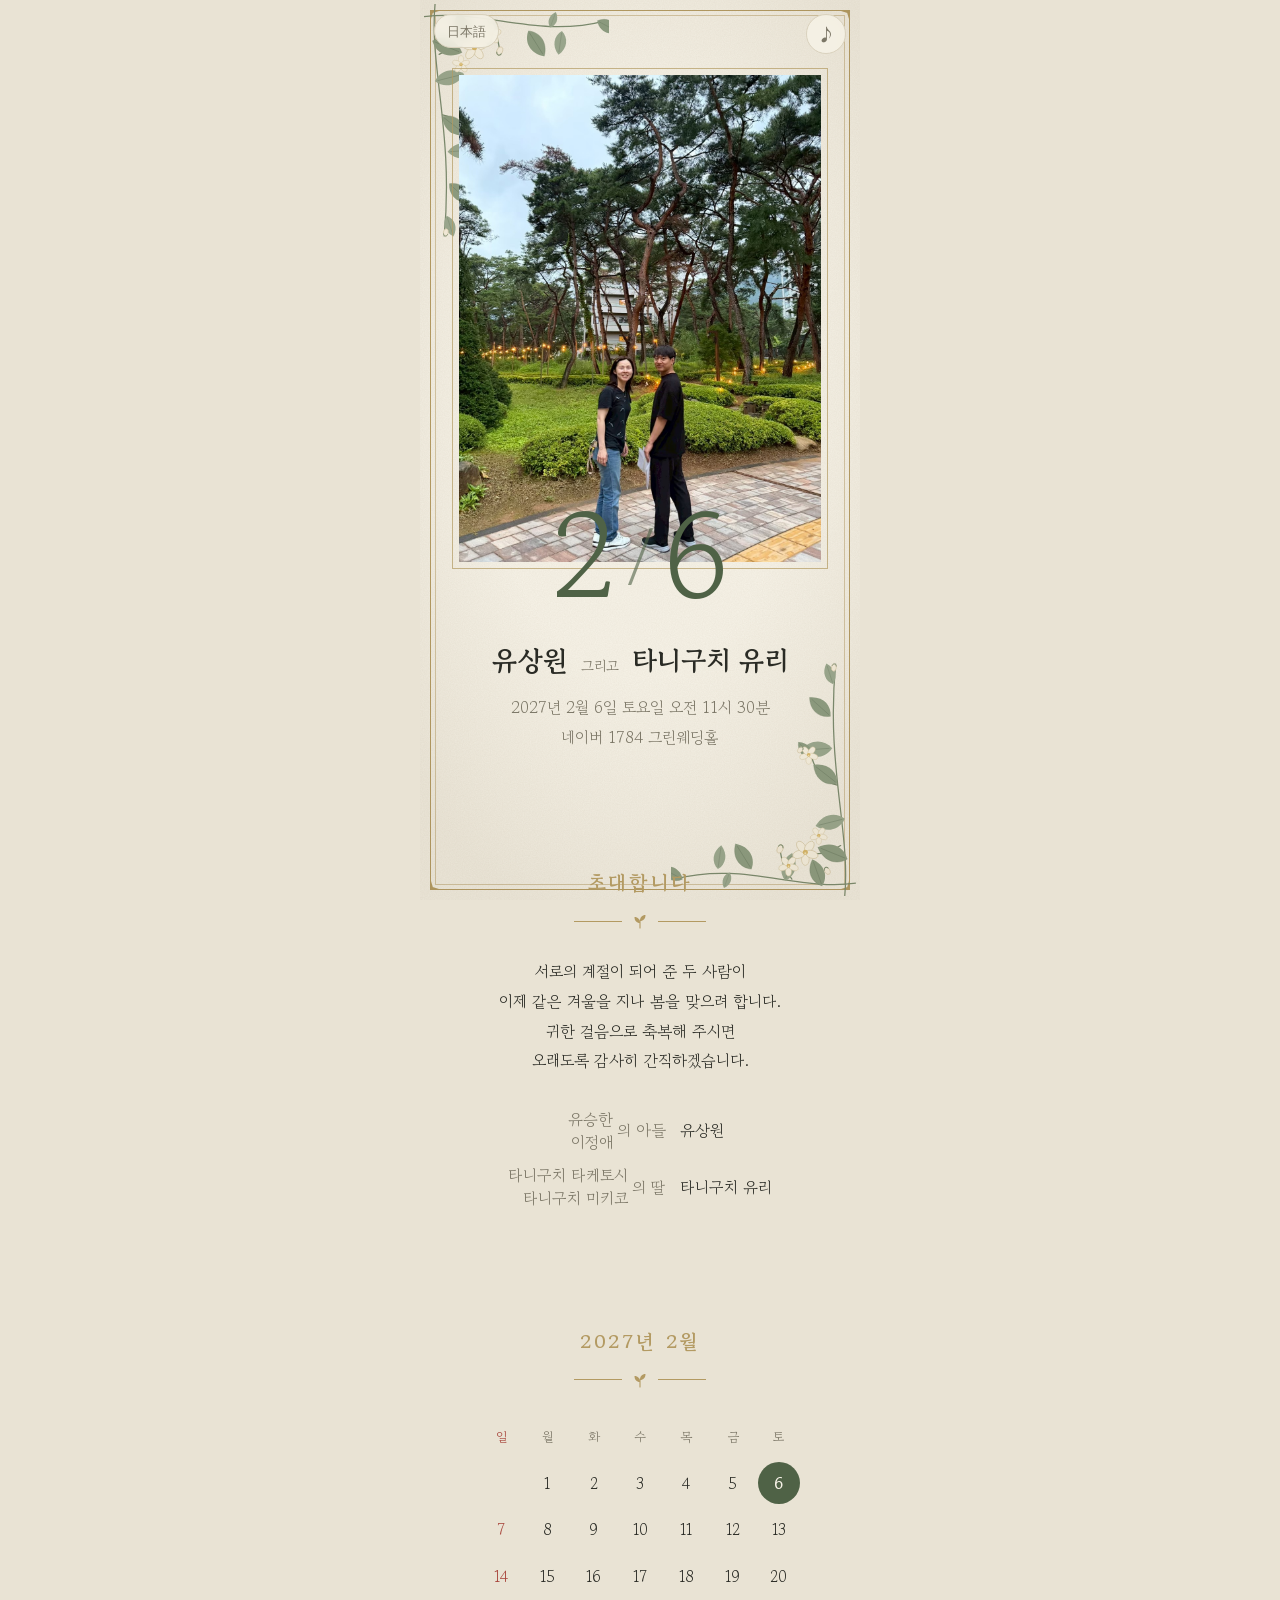
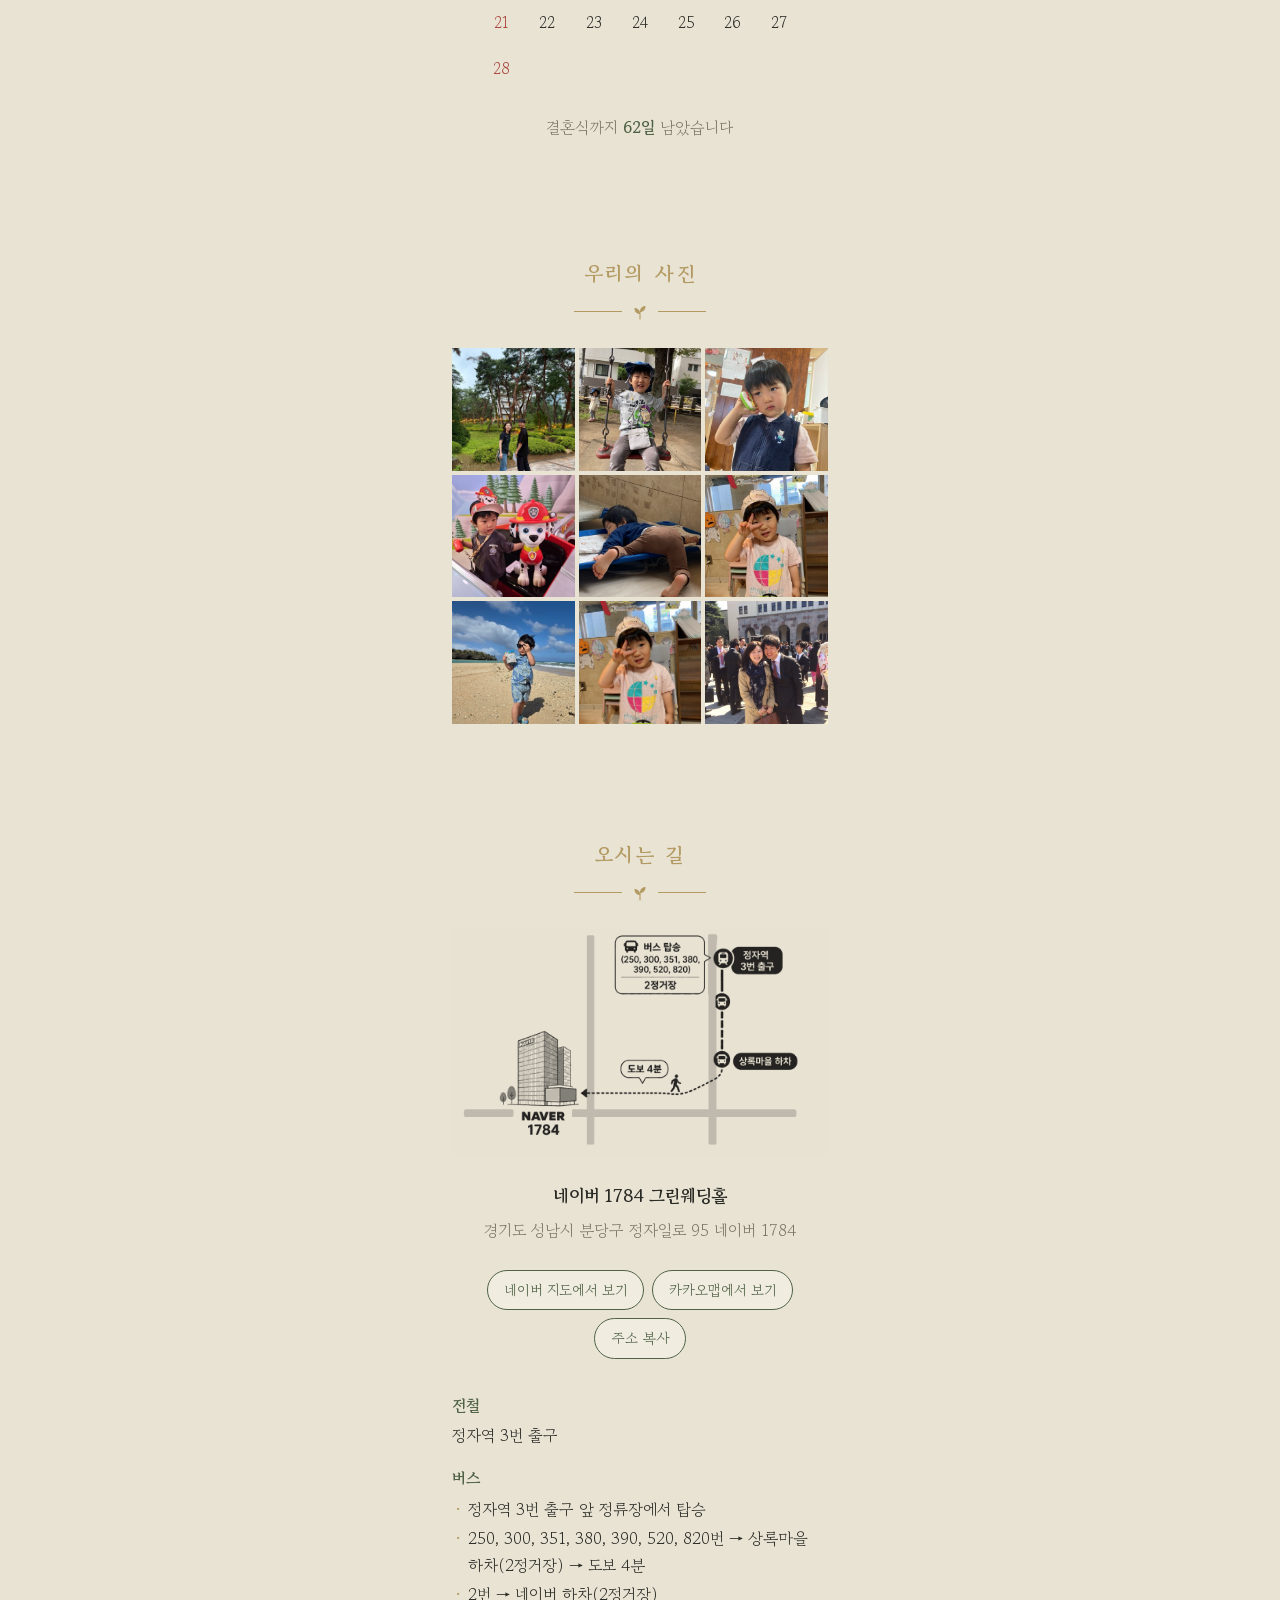
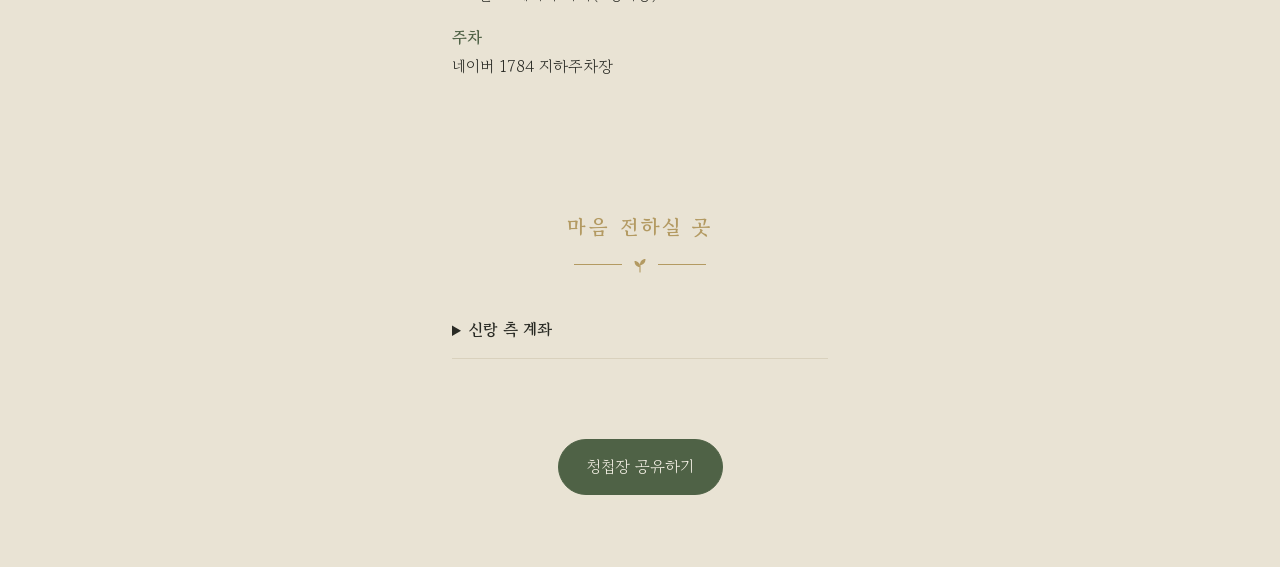
==== commit cb12f334: "Show thumbnails as photos until originals arrive and register all nine" ====
--- a/site/index.html
+++ b/site/index.html
@@ -83,7 +83,7 @@
 <div class="toast" id="toast" role="status" aria-live="polite"></div>
 <audio id="bgm" loop preload="auto"></audio>
 
-<script src="config.js?v=10"></script>
-<script src="app.js?v=10"></script>
+<script src="config.js?v=11"></script>
+<script src="app.js?v=11"></script>
 </body>
 </html>
